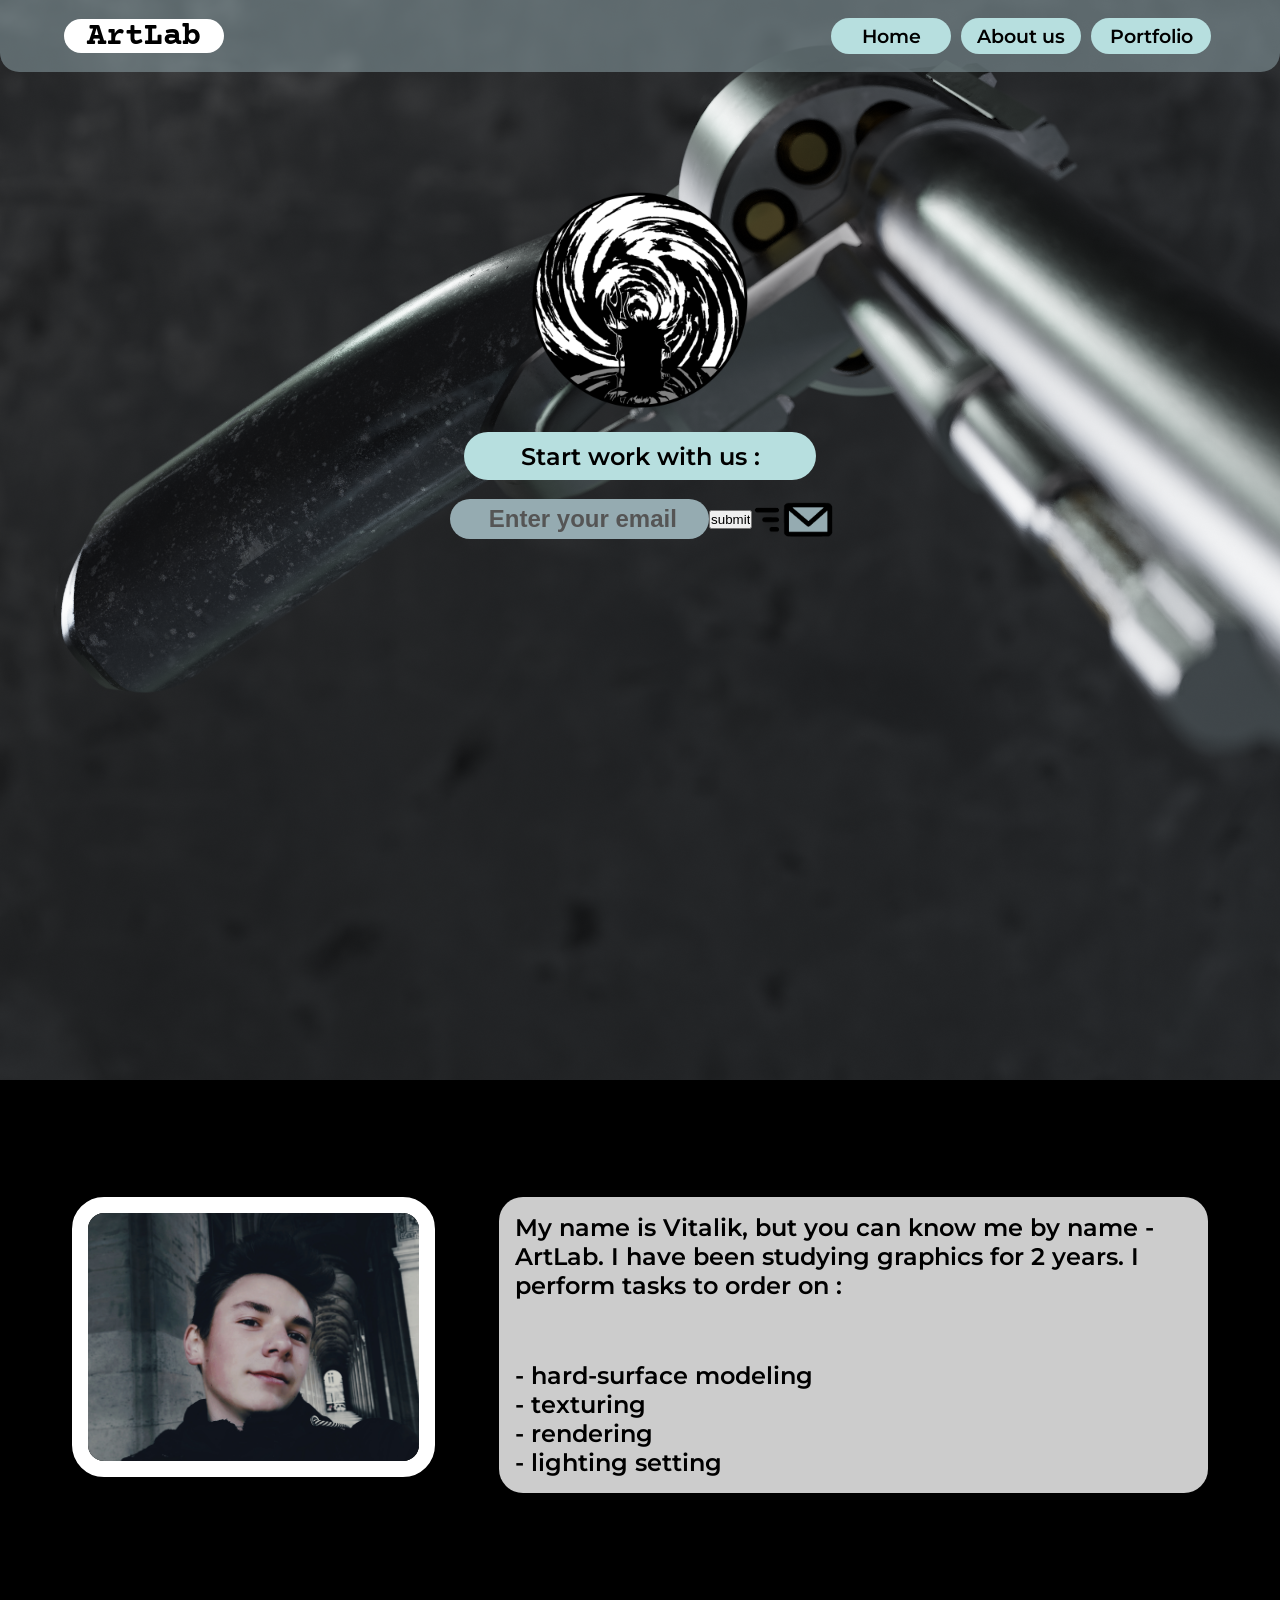
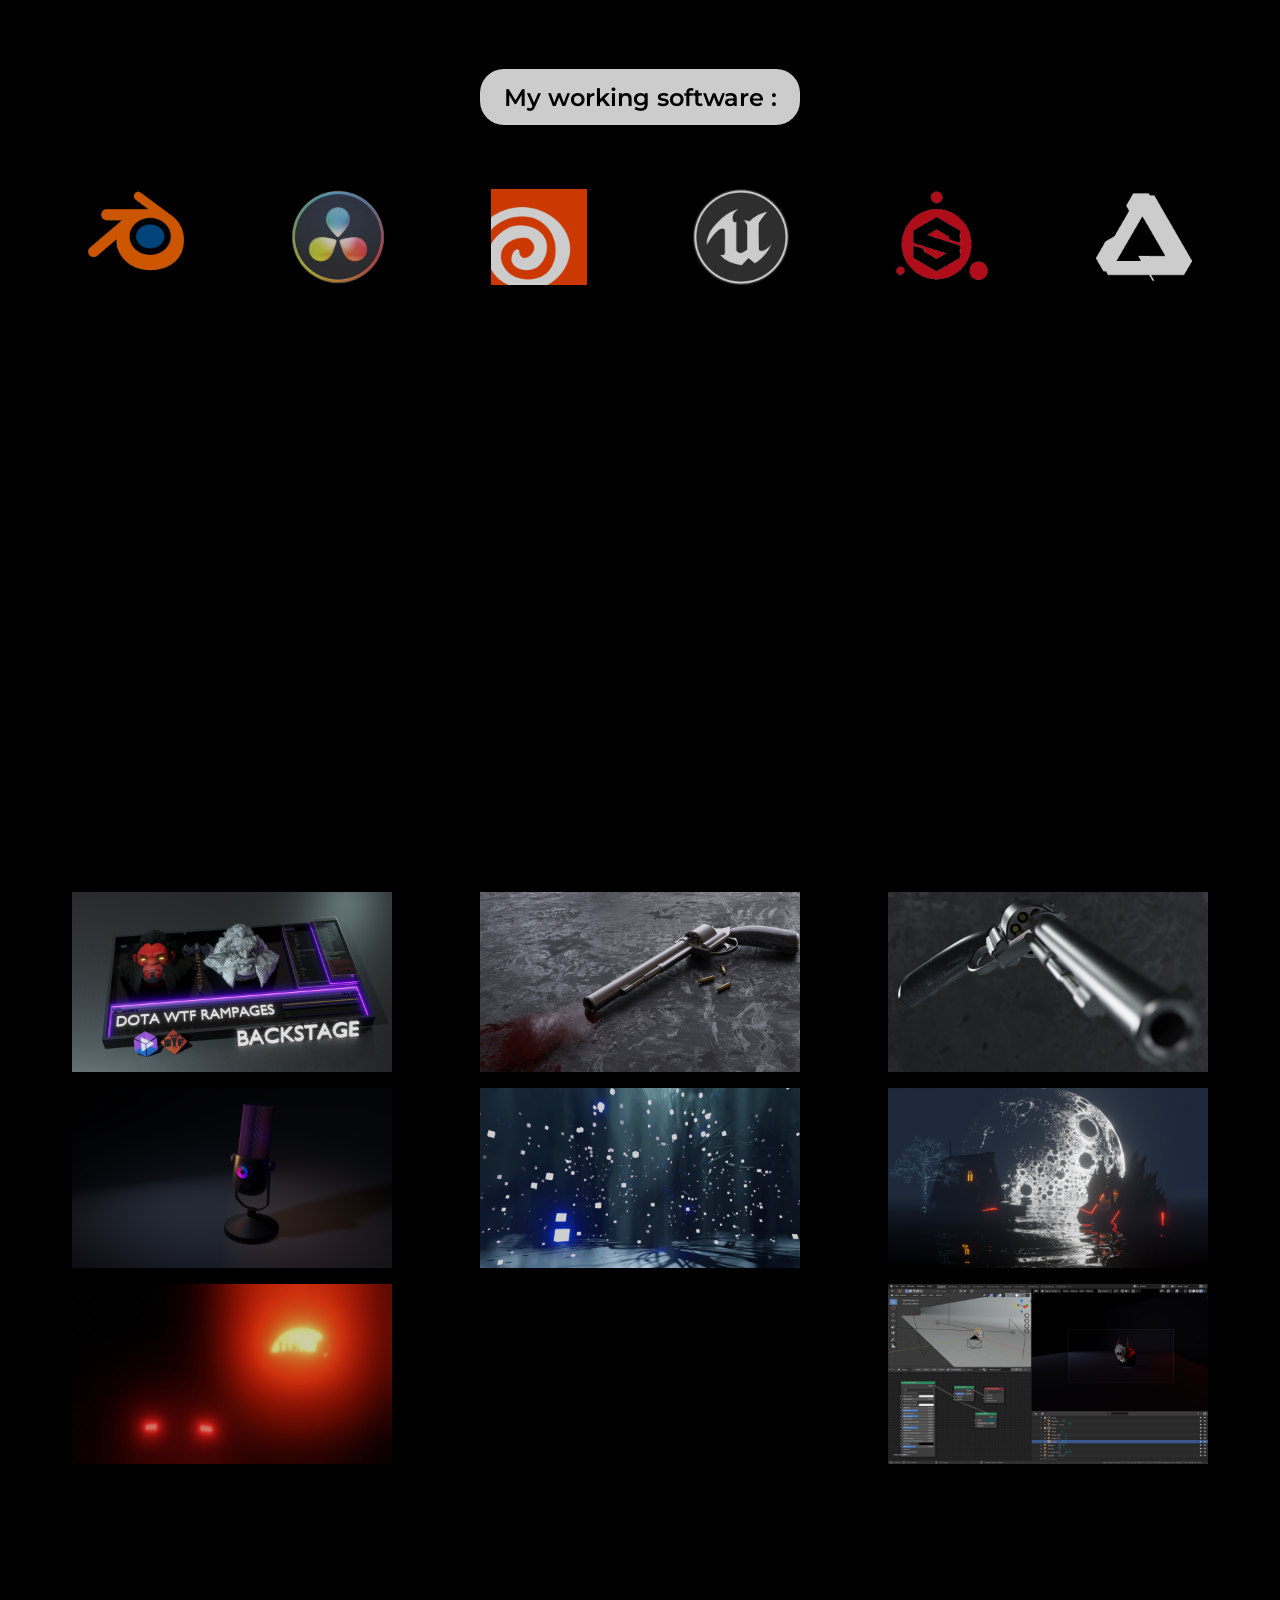
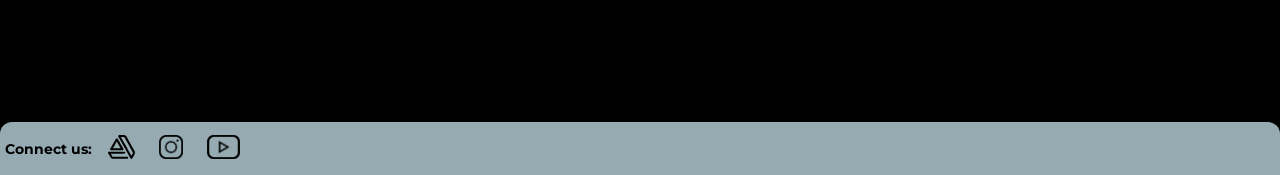
==== index.html @ f19ce31e "Update index.html" ====
<!DOCTYPE html>
<html lang="en">
  <head>
<!-- Global site tag (gtag.js) - Google Analytics -->
<script async src="https://www.googletagmanager.com/gtag/js?id=UA-194062055-1"></script>
<script>
  window.dataLayer = window.dataLayer || [];
  function gtag(){dataLayer.push(arguments);}
  gtag('js', new Date());

  gtag('config', 'UA-194062055-1');
</script>

    
    
   
    
        
    
<!-- Google Tag Manager -->
<script>(function(w,d,s,l,i){w[l]=w[l]||[];w[l].push({'gtm.start':
new Date().getTime(),event:'gtm.js'});var f=d.getElementsByTagName(s)[0],
j=d.createElement(s),dl=l!='dataLayer'?'&l='+l:'';j.async=true;j.src=
'https://www.googletagmanager.com/gtm.js?id='+i+dl;f.parentNode.insertBefore(j,f);
})(window,document,'script','dataLayer','GTM-NQDQTZF');</script>
<!-- End Google Tag Manager -->
 
    
    
 


    

    
    
    
    <meta charset="UTF-8" />
    <meta name="viewport" content="width=device-width, initial-scale=1.0" />

    <link rel="stylesheet" href="Header.css" />
    <link rel="stylesheet" href="Main.css" />
    <link rel="stylesheet" href="Footer.css" />
    <link rel="stylesheet" href="Page2.css" />
    <link rel="preconnect" href="https://fonts.gstatic.com" />

    <link
      href="https://fonts.googleapis.com/css2?family=Courier+Prime:wght@700&family=Montserrat:wght@600;700&display=swap"
      rel="stylesheet"
    />

    <link rel="shortcut icon" href="icon/Full_picture_cv_idea.png" />

    <title>ArtLab</title>

  </head>

  <script type="text/javascript">
  function onClickMenu(){
    document.getElementById("menu-btn").classList.toggle("change");
    document.getElementById("nav").classList.toggle("change");
    document.getElementById("menuBG").classList.toggle("change");
  }
  </script>

  <body>
    
    
    
    
   <!-- Google Tag Manager (noscript) -->
<noscript><iframe src="https://www.googletagmanager.com/ns.html?id=GTM-NQDQTZF"
height="0" width="0" style="display:none;visibility:hidden"></iframe></noscript>
<!-- End Google Tag Manager (noscript) -->
    
    
    
   
    
    <div class="page1" id="Home">
      
     

      <header>
        <div id="menuBG" class="menuBG"></div>

         <div class="container">
          <div class="header__inner">
            <h1>ArtLab</h1>
            <div class="header-nav">
            <div id="menu-bar">
            <div onclick="onClickMenu()" id="menu-btn">
              <div id="bar1"></div>
              <div id="bar2"></div>
              <div id="bar3"></div>
            </div>
            <ul class="nav-burger" id="nav">
              <li><a class="nav_link" href="#Home"  >Home</a></li>
              <li><a class="nav_link" href="#About">About us</a></li>
              <li><a class="nav_link" href="#Portfolio">Portfolio</a></li>
              
            </ul>
          </div>
          <nav class="nav">
            <div class="nav_button">
              <a class="nav__link" href="#Home" >Home</a>
            </div>
            <div class="nav_button">
              <a class="nav__link" href="#About">About us</a>
            </div>
            <div class="nav_button">
              <a class="nav__link" href="#Portfolio">Portfolio</a>
            </div>
            
          </nav>
             </div>
          </div>
        </div>



            
        
    

      </header>
      
      
      
      
      
      
      
      

      <main>


        <img class="shaman" src="icon/Full_picture_cv_idea.png" alt="" />

        <h2>Start work with us :</h2>

        <form target="blank" class="mail_inner" action="POST" data-netlify="true">
     
         
          <input
            type="email"
            name="email"
            placeholder=" Enter your email"
            class="enter_your_email"

          />
          <input class="Submit_button" type="submit" value="submit">
             <img class="mail_icon" src="icon/email.png" alt="" />
          </input>
        </form>

      </main>






          <video poster="work_pictures/New folder/slice3.png" autoplay muted loop>
                <source src="Google.mov" type="video/mp4">

          </video>




    </div>


    <div class="page2" id="About">
      
      <div class="container_page2">
        <div class="text_me">
          <img class="me" src="icon/Sea.png" alt="">

              <div class="text">
                    <h4>My name is Vitalik, but you can know me by name - ArtLab. 
                    I have been studying graphics for 2 years. I perform tasks to order on :
                    </h4>
                    
                    <h5>
                    <br>
                    - hard-surface modeling<br>
                    - texturing<br>
                    - rendering<br>
                    - lighting setting<br>
                    </h5>
                             
              </div>
        </div>

        <div class="h6">
          My working software :
        </div>
        
        <div class="program">

         <a href="https://www.blender.org" target="_blank">
           <img class="prog_all" src="program_icon/blender_cont.png" alt="">
         </a>

          <a href="https://www.blackmagicdesign.com/products/davinciresolve" target="_blank">
            <img class="prog_all" src="program_icon/davinchi_icon.png" alt="">
         </a>

         <a href="https://www.sidefx.com/products/houdini" target="_blank">
            <img class="prog_all" src="program_icon/houdini_icon.png" alt="">
         </a>

         <a href="https://www.unrealengine.com/en-US" target="_blank">
            <img class="prog_all" src="program_icon/ue4.png" alt="">
         </a>

         <a href="https://www.substance3d.com/products/substance-painter" target="_blank">
            <img class="prog_all" src="program_icon/substance.png" alt="">
         </a>
         
          <a href="https://affinity.serif.com/en-gb/photo" target="_blank">
           <img class="prog_all" src="program_icon/photo.png" alt="">
         </a>
         
         
         
         
        </div>
                
      
      </div>

    </div>

   


    <div class="page3" id="Portfolio">
      
      <div class="container_page2">
        <div class="pictures">

        
           <img class="pictures_all" src="work_pictures/New folder/slice1.png" alt="">
          <img class="pictures_all" src="work_pictures/New folder/slice2.png" alt="">
          <img class="pictures_all" src="work_pictures/New folder/slice3.png" alt="">
          <img class="pictures_all" src="work_pictures/New folder/slice4.png" alt="">
          <img class="pictures_all" src="work_pictures/New folder/slice5.png" alt="">
          <img class="pictures_all" src="work_pictures/New folder/slice6.png" alt="">
          <img class="pictures_all" src="work_pictures/New folder/slice7.png" alt="">
          <img class="pictures_all" src="work_pictures/New folder/slice8.png" alt="">
          


     
          
         

        </div>
     
      </div>


      <footer>
        <div class="container">
          <div class="footer_inner">
            <h3 id="Price">Connect us:</h3>

            <a href="https://www.artstation.com/artlab" target="_blank">
              <img class="artstation" src="icon/artstation_2.svg" alt="" />
            </a>
            <a href="https://www.instagram.com/artlaab/" target="_blank">
              <img class="instagram" src="icon/insta_2.png" alt="" />
            </a>
            <a
              href="https://www.youtube.com/channel/UCVhLrdv1hH90Zv1w7N01vHg"
              target="_blank"
            >
              <img class="youtube" src="icon/youtube_2.png" alt="" />
            </a>
          </div>
        </div>
      </footer>

    </div>

    
    
    
    
    
    
   
  </body>
</html>
---- Header.css ----
@media screen and (min-width: 996px) {
  .header__inner {
    margin-left: 5%;
    margin-right: 5%;

    display: flex;
    width: 100%;
    justify-content: space-between;
    align-items: center;
  }
  #menu-btn {
    opacity: 0;
  }
  #menu-bar{
    transform: translateY(-100%);
  }
}

@media screen and (max-width: 995px) {
  .header__inner {
    margin-left: 5%;
    margin-right: 5%;
    display: flex;
    width: 100%;
    justify-content: space-between;
    align-items: center;
  }
  #menu-btn {
    opacity: 1;
  }
  .nav{
    transform: translateY(-100%);
  }
  .header-nav{
    flex-direction: row-reverse;
  }


  @media screen and (min-width: 404px) {
  .menuBG{
      position: absolute;
      top: 0%;
      right: 0;
      display: flex;
      width: 25rem;
      height: 27rem;
      border-radius: 50%;
      transform: translate(50%,-50%);
      background-color: #b7dfdf;
      transition: all .3s ease-in-out;
    }
  }



  @media screen and (max-width: 404px) {
  .menuBG{
      position: absolute;
      top: 0%;
      right: 0;
      display: flex;
      width: 21rem;
      height: 26rem;
      border-radius: 50%;
      transform: translate(50%,-50%);
      background-color: #b7dfdf;
      transition: all .3s ease-in-out;
    }
  }



  
}
.nav_link {
  text-decoration: 0;
  font-size: 1.2rem;
  font-family: "Montserrat";
  font-weight: 500;
  transition: all 0.5s ease-in-out;
}

.nav_button:hover {
  background: #a7f2f2;
}
.header-nav{
  display: flex;
  justify-content: center;
  align-items: center;
}
#menu-bar{
  position: absolute;
  top: 18px;
  right: 5%;
  width: 100%;
  display: flex;
  align-items: flex-end;
  flex-direction: column;
}
.nav-burger, .menuBG{
  display: none;
}
.change{
  display: block;
}
.nav-burger > li{
  margin: 5px;
  list-style: none;
}
.nav-burger > li > a{
color: black;
text-decoration: none;
transition: all .3s;
}
#menu-btn{
  display: flex;
  justify-content: center;
  align-items: center;
  flex-direction: column;
  width: 5.3rem;
  cursor: pointer;

  height: 2.2rem;
  background-color: #b7dfdf;

  border-radius: 1rem;
  z-index: 1;
}
#bar2,#bar1,#bar3 {
  width: 2.2rem;
  height: 0.32rem;
  margin: 0 auto;
  

  background-color: #000;
  border-radius: 1.25rem;
  transition: all .3s ease-in-out;
}
#bar1 {
  transform: translateY(-4px);
}
#bar3 {
  transform: translateY(4px);
}

/* 
.menu-toggle > #bar1{
  transform: translateY(4px) rotateZ(45deg);
}
.menu-toggle > #bar2{
  opacity: 0;
}
.menu-toggle > #bar3{
  transform: translateY(-6px) rotate(-45deg);
} */
.change > #bar1{
  transform: translateY(4px) rotateZ(45deg);
}
.change > #bar2{
  opacity: 0;
}
.change > #bar3{
  transform: translateY(-6px) rotate(-45deg);
}

header {
  display: flex;
  position: fixed;
  top: 0;
  left: 0;
  z-index: 10000;
  width: 100%;
  height: 4.5rem;
  background-color: rgba(149, 171, 177, 0.5);

  border-bottom-left-radius: 1.2rem;
  border-bottom-right-radius: 1.2rem;
}

/*logo*/
h1 {

  font-size: 2.4 rem;
  border-radius: 2.5rem;
  width: 10rem;
  height: 2.5rem;

   display: flex;
  justify-content: center;


  background: #fff;
  text-align: center;
  font-family: "Courier Prime";
  font-weight: 700;
  animation-name: blink;
  animation-duration: 2s;

  height:46%;
}

/*navigation*/

/* @media screen and (max-width: 820px) {
  .nav {
    display: flex;
  }

  .nav_button,
  .nav_button_end {
    display: flex;
    border-radius: 2.5rem;
    width: 7.5rem;
    height: 2.25rem;
    background: #b7dfdf;

    text-decoration: 0;
    margin: 0 17px;
    justify-content: center;
    align-items: center;
    margin: 0 5px;
    transition: all 0.3s;
  }
  .nav_button_end {
    margin-right: 0;
  }
} */

@media screen and (min-width: 996px) {
  .nav {
    display: flex;
  }

  .nav_button,
  .nav_button_end {
    display: flex;
    border-radius: 2.5rem;
    width: 7.5rem;
    height: 2.25rem;
    background: #b7dfdf;

    text-decoration: 0;
    margin: 0 17px;
    justify-content: center;
    align-items: center;
    margin: 0 5px;
    transition: all 0.3s;
  }
  .nav_button_end {
    margin-right: 0;
  }
}

.nav__link {
  text-decoration: 0;
  font-size: 1.2rem;
  font-family: "Montserrat";
  font-weight: 600;
  color: #000;
  margin: 5px;

  animation-name: blink_blue;
  animation-duration: 2s;
}

.nav_button:hover {
  background: #a7f2f2;
}

.nav__link:hover {
  color: #000;
}

/*animation*/
@keyframes blink {
  from {
    color: #fff;
  }
  to {
    color: #000;
  }
}

@keyframes blink_blue {
  from {
    color: #b7dfdf;
  }
  to {
    color: #000;
  }
}

@keyframes blink_dblue {
  from {
    color: #95abb1;
  }
  to {
    color: #000;
  }
}
---- Main.css ----
/*main setting*/
@media screen and (min-width: 582px){
  html
  {
    font-size: 20px;
  }
}

@media screen and (max-width: 582px){
  html
  {
    font-size: 16px;
  }
}

@media screen and (min-width: 360px){
  html
  {
    font-size: 16px;
  }
}

@media screen and (max-width: 360px){
  html
  {
    font-size: 14px;
  }
}




* {
  margin: 0; /*відступи*/
  padding: 0;
  color: #000;
  scroll-behavior: smooth;

}

body 
{
  background: #000;
}

.container 
{
  display: flex;
  width: 100%;
  height: 100%;
  max-width: 80rem;
  margin: 0 auto;
}






/*multiple pages*/
.page1,
.page2,
.page3,
.page4 
{
  width: 100%;

  height: 1125px;
  color: #fff;
}



/*content on first page*/
video{
top: 0;
width: 100%
heigth:100%;
object-fit: cover;
position: fixed;
 
 z-index: -1;
}

.page1 
{
/*

  background-image: url(background/Newfolder/slice2.png);*/
  background-repeat: no-repeat;
  background-position: center;
  background-size: cover;
}


main
{
  padding-top: 12rem;
  position: relative;
  display: flex;
  flex-direction: column;
 
  align-items: center;  
  z-index: 100;
}


.shaman 
{


 height: 13.5rem;

 margin-bottom: 1.5rem;
}


h2 
{
  display: flex;
  justify-content: center;
  
  align-items: center;

    border-radius: 2.5rem;
    width: 22rem;
    height: 3rem;
    background: #b7dfdf;

  font-size: 1.5rem;
  font-family: "Montserrat";
  font-weight: 600;
 

  animation-name: blink_blue;
  animation-duration: 2s;

}

.mail_inner
{

  display: flex;
  align-items: center;
  margin-top: 1.2rem;
}


.mail_icon
{
  height: 2.5rem;
}


.enter_your_email
{

    text-align: center;
  margin-left: 0.3rem;

  
  font-size: 24px;
  font-weight: 700;


  border-radius: 2.5rem;
  width: 16.2rem;
  height: 2.5rem;
  outline: 0;
  border: 0;

  animation-name: blink_dblue;
  background: #95ABB1

}







/*page2*/

.page2 
{

 
 /* background-image: url(background/Newfolder/slice2.png);*/
  background-repeat: no-repeat;
   background-position: center;
  background-size: cover;

}


@media screen and (min-width: 430px)
{
.container_page2
{
  display: flex;
  flex-direction: column;
  height: 100%;
  padding: 4.5rem;
}
}

@media screen and (max-width: 430px)
{
.container_page2
{
  display: flex;
  flex-direction: column;
  height: 100%;
  padding: 1.5rem;
}
}




@media screen and (min-width: 1140px)
{
  .text_me 
  {
    display: flex;

  }
}



@media screen and (max-width: 1140px)
{
  .text_me 
  {
    display: flex;
     flex-direction: column;
  }
}


.text{
flex-direction: column;
}


@media screen and (min-width: 1140px)
{
.me
{
  
  height: 15.5rem;
 
  border-radius: 2rem;

  border: 1rem solid white;
  

}
}


@media screen and (max-width: 1140px)
{
.me
{
  


  margin-left: auto;
  margin-right: auto;
  height: 13.5rem;
  
  border-radius: 2rem;

  border: 1rem solid white;
 

}
}







@media screen and (min-width: 1140px)
{
 h4,h5,.h6
 {

  margin-left: 4rem;
  display: flex;
  
  align-items: center;


 
  border-radius: 1.5rem;
 
  background: white;
  opacity: 80%;




  font-size: 1.5rem;
  font-family: "Montserrat";
  font-weight: 600;
  
} 

h4
{
  
  justify-content: center;
  border-bottom-left-radius: 0rem; 
  border-bottom-right-radius: 0rem;
  padding: 1rem ;
}
}




@media screen and (max-width: 1140px)
{
 h4,h5,.h6
 {


  display: flex;
  
  align-items: center;


 
  border-radius: 1.5rem;
 
  background: white;
  opacity: 80%;




  font-size: 1.2rem;
  font-family: "Montserrat";
  font-weight: 600;
  
} 

h4
{
  margin-top: 1rem;
  justify-content: center;
  border-bottom-left-radius: 0rem; 
  border-bottom-right-radius: 0rem;
  padding: 1rem ;
}
}






h5
{
  padding: 1rem ;
 
  border-top-left-radius: 0rem; 
  border-top-right-radius: 0rem;
}



@media screen and (min-width: 1174px)
{
.h6
{


  margin-left: auto;
  margin-right: auto;
 

  justify-content: center;
 

  height: 1.5rem;
  width: 18rem;
 
  margin-top: 11rem; 
  padding: 1rem  ;

  

}
}

@media screen and (max-width: 1174px)
{
.h6
{
  margin-left: auto;
  margin-right: auto;

   display: flex;
  justify-content: center;
;

  height: 1.5rem;
  width: 18rem;
 
  margin-top: 7rem; 
  padding: 1rem  ;

 


}
}








/*program*/
.program
{
  display: flex;
  justify-content: space-between;
  flex-wrap: wrap;
 
 
  flex-wrap: wrap;
  margin-top:4rem;

  opacity: 80%;

}



@media screen and (min-width: 1140px)
{
.prog_all
{
   height:6rem;
   margin-right: 1rem;
   margin-left: 1rem;

  transition: all .3s;
}



/*#hover*/
.prog_all:hover
{
 height:7rem;
}
}





@media screen and (max-width: 1140px)
{
.prog_all
{
   height:4rem;
   margin-right: 1rem;
   margin-left: 1rem;

  transition: all .3s;
}



/*#hover*/
.prog_all:hover
{
 height:4.5rem;
}
}









/*page3*/

.page3 
{
 /* background-image: url(background/Newfolder/slice3.png);*/

  background-repeat: no-repeat;
  background-size: cover;
  background-position: center;
  display: flex;
  flex-direction: column;
}



@media screen and (min-width: 1780px)
{
  .pictures
  {
  display: flex;
  margin-top: 11.5rem;

  justify-content: space-between;
  flex-wrap: wrap;
  align-items: center;

}
}

@media screen and (max-width: 1780px)
{
.pictures
{

  display: flex;
  

  justify-content: space-between;
  flex-wrap: wrap;
  align-items: center;

  margin: auto;
  
  



}
}

@media screen and (max-width: 466px)
{
  .pictures
  {
   width: 50%;
  }
}




@media screen and (min-width: 1145px)
{
.pictures_all
{
 
  width: 20rem;
  margin-bottom: 1rem;
  transition: all .6s;
  
}

/*#hover*/
.pictures_all:hover
{
width: 21rem;
}
}



@media screen and (max-width: 1145px)
{
.pictures_all
{
  
  width: 10rem;
  margin-bottom: 1rem;
  transition: all .6s;
 
}

/*#hover*/
.pictures_all:hover
{
width: 12rem;
}
}











::placeholder
{

  color: #555;
};
---- Footer.css ----
footer{

  border-top-left-radius: 0.75rem; 
  border-top-right-radius: 0.75rem;

  width: 100%;
  height: 4rem;
  background: #95ABB1;
  text-align: center;
  align-self: flex-end;
  z-index: 10000;
 

  display: flex;

}


@media screen and (min-width: 995px){
.footer_inner{
  display: flex;
  width: 100%;
  justify-content: flex-start;
  align-items: center;
}
}


@media screen and (max-width: 995px){

.footer_inner{
  display: flex;
  width: 100%;
  justify-content: center;
  align-items: center;

}
}



h3{


  width: 6rem;
  font-size: 0.9rem;
  font-weight: 700;


  font-family: "Montserrat";


}



.artstation, .youtube, .instagram{
 

 margin: 0 0.75rem;

 height: 1.5rem;
}
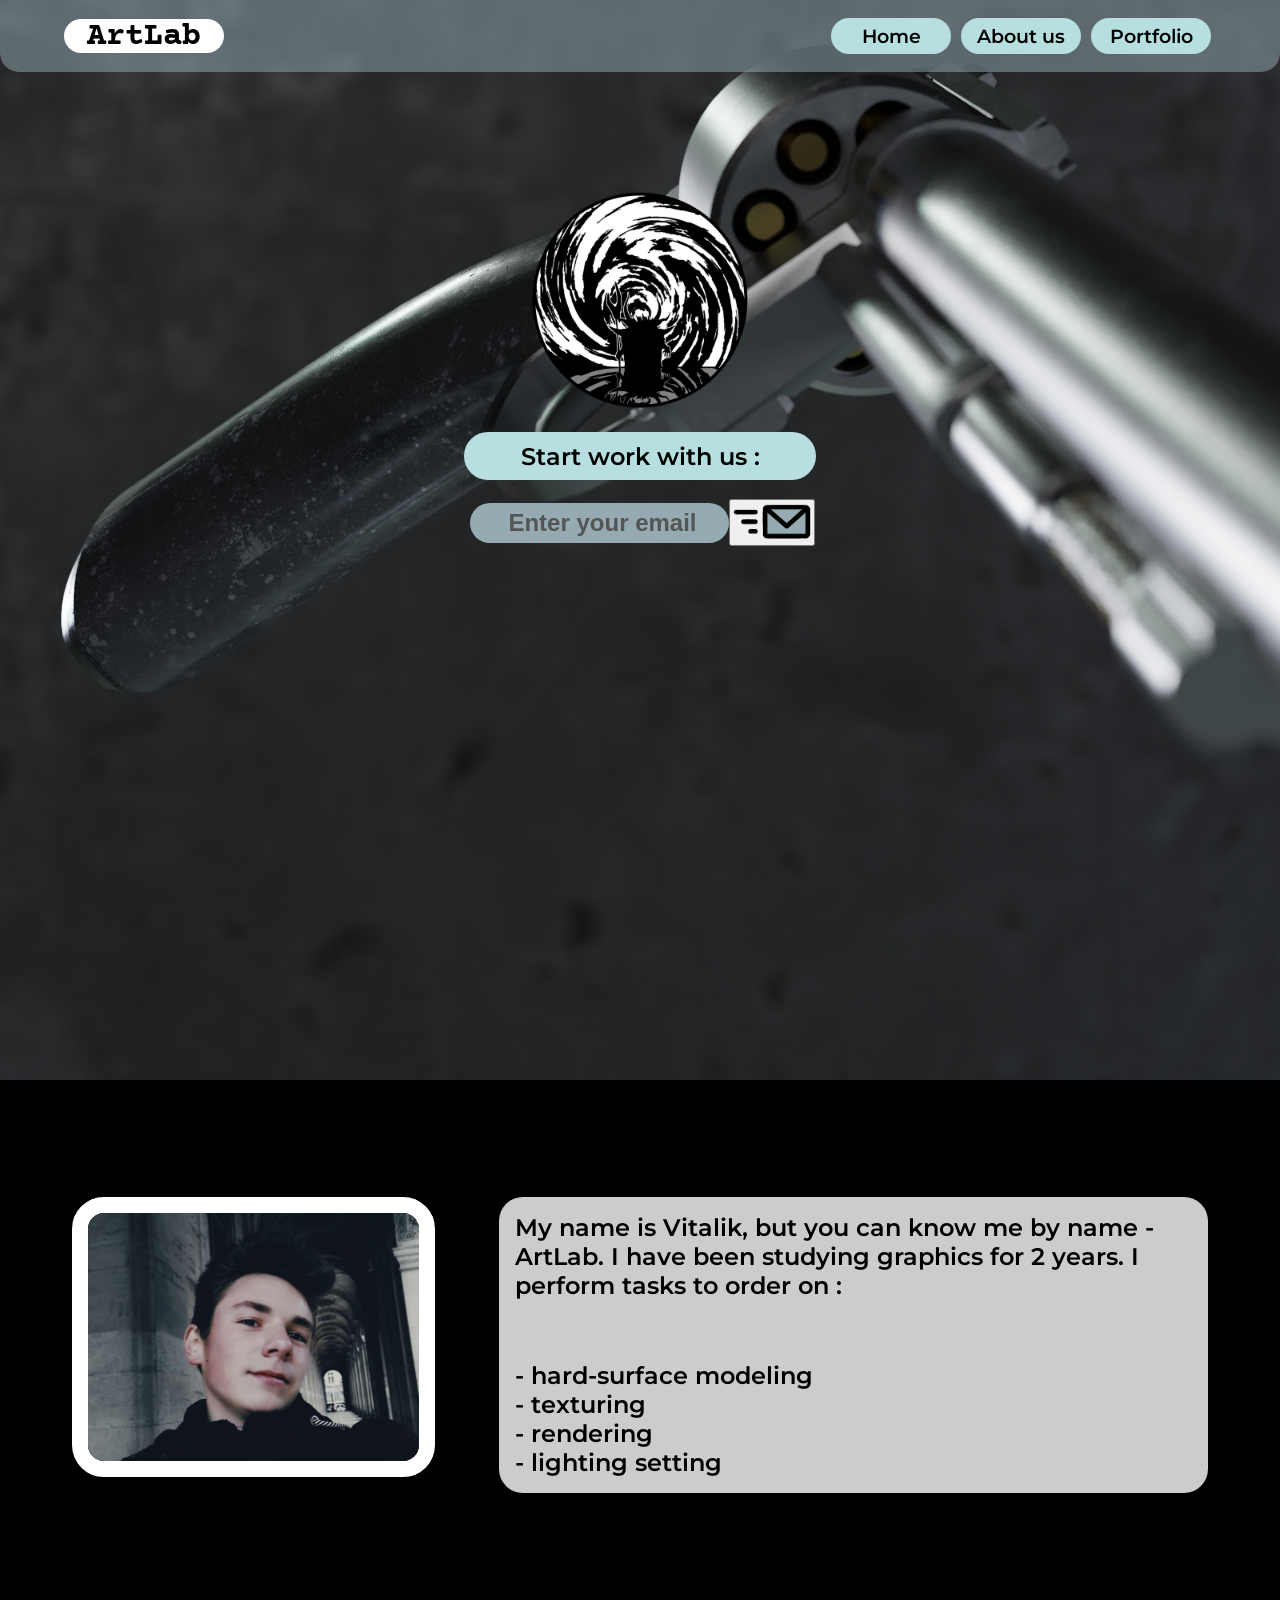
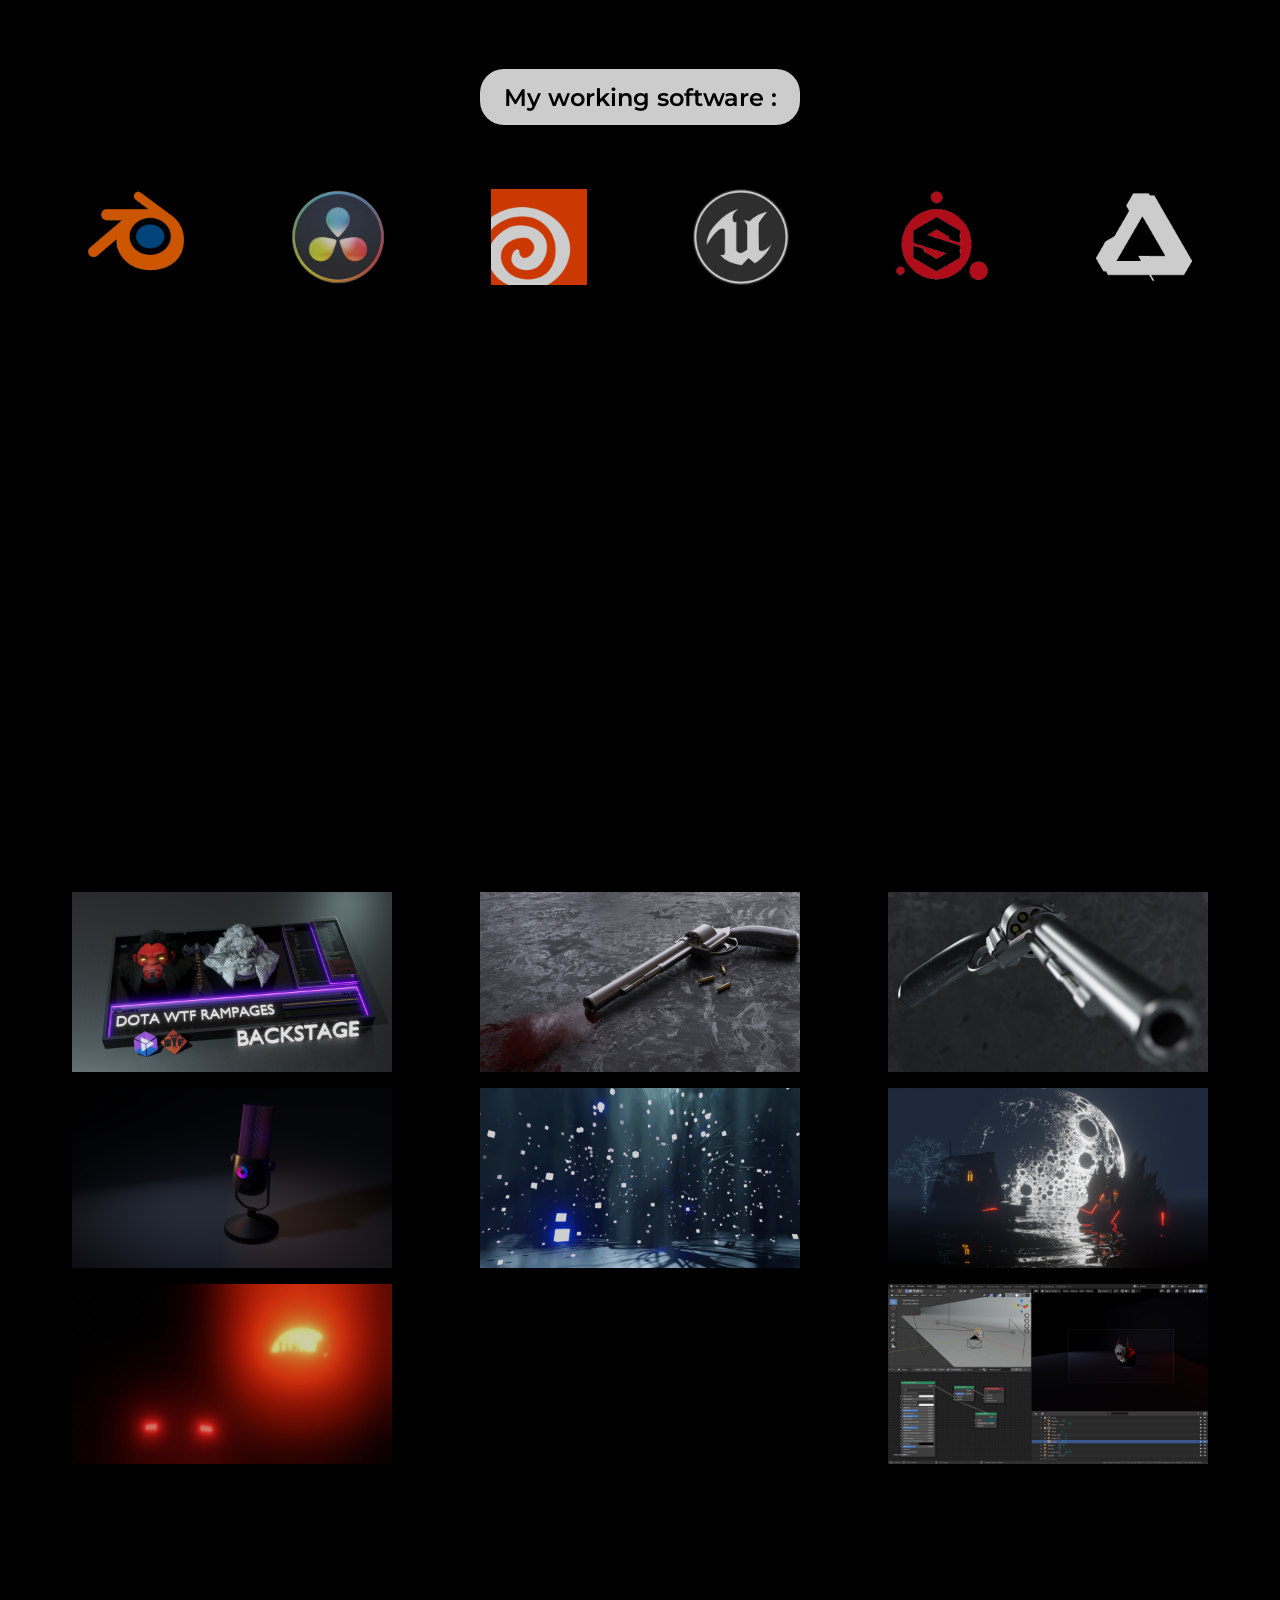
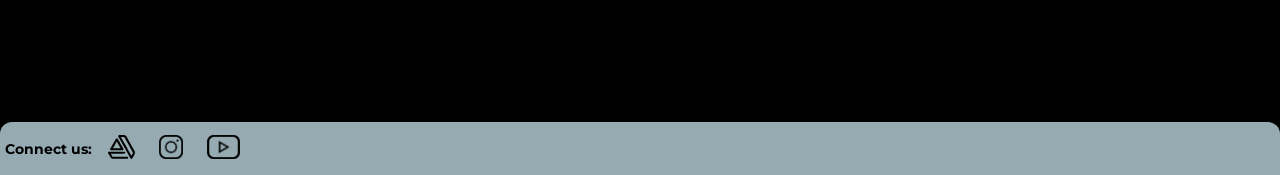
==== commit 9e859d9c: "Update index.html" ====
--- a/index.html
+++ b/index.html
@@ -150,9 +150,9 @@
             class="enter_your_email"
 
           />
-          <input class="Submit_button" type="submit" value="submit">
+          <button class="Submit_button" type="submit">
              <img class="mail_icon" src="icon/email.png" alt="" />
-          </input>
+          </button>
         </form>
 
       </main>
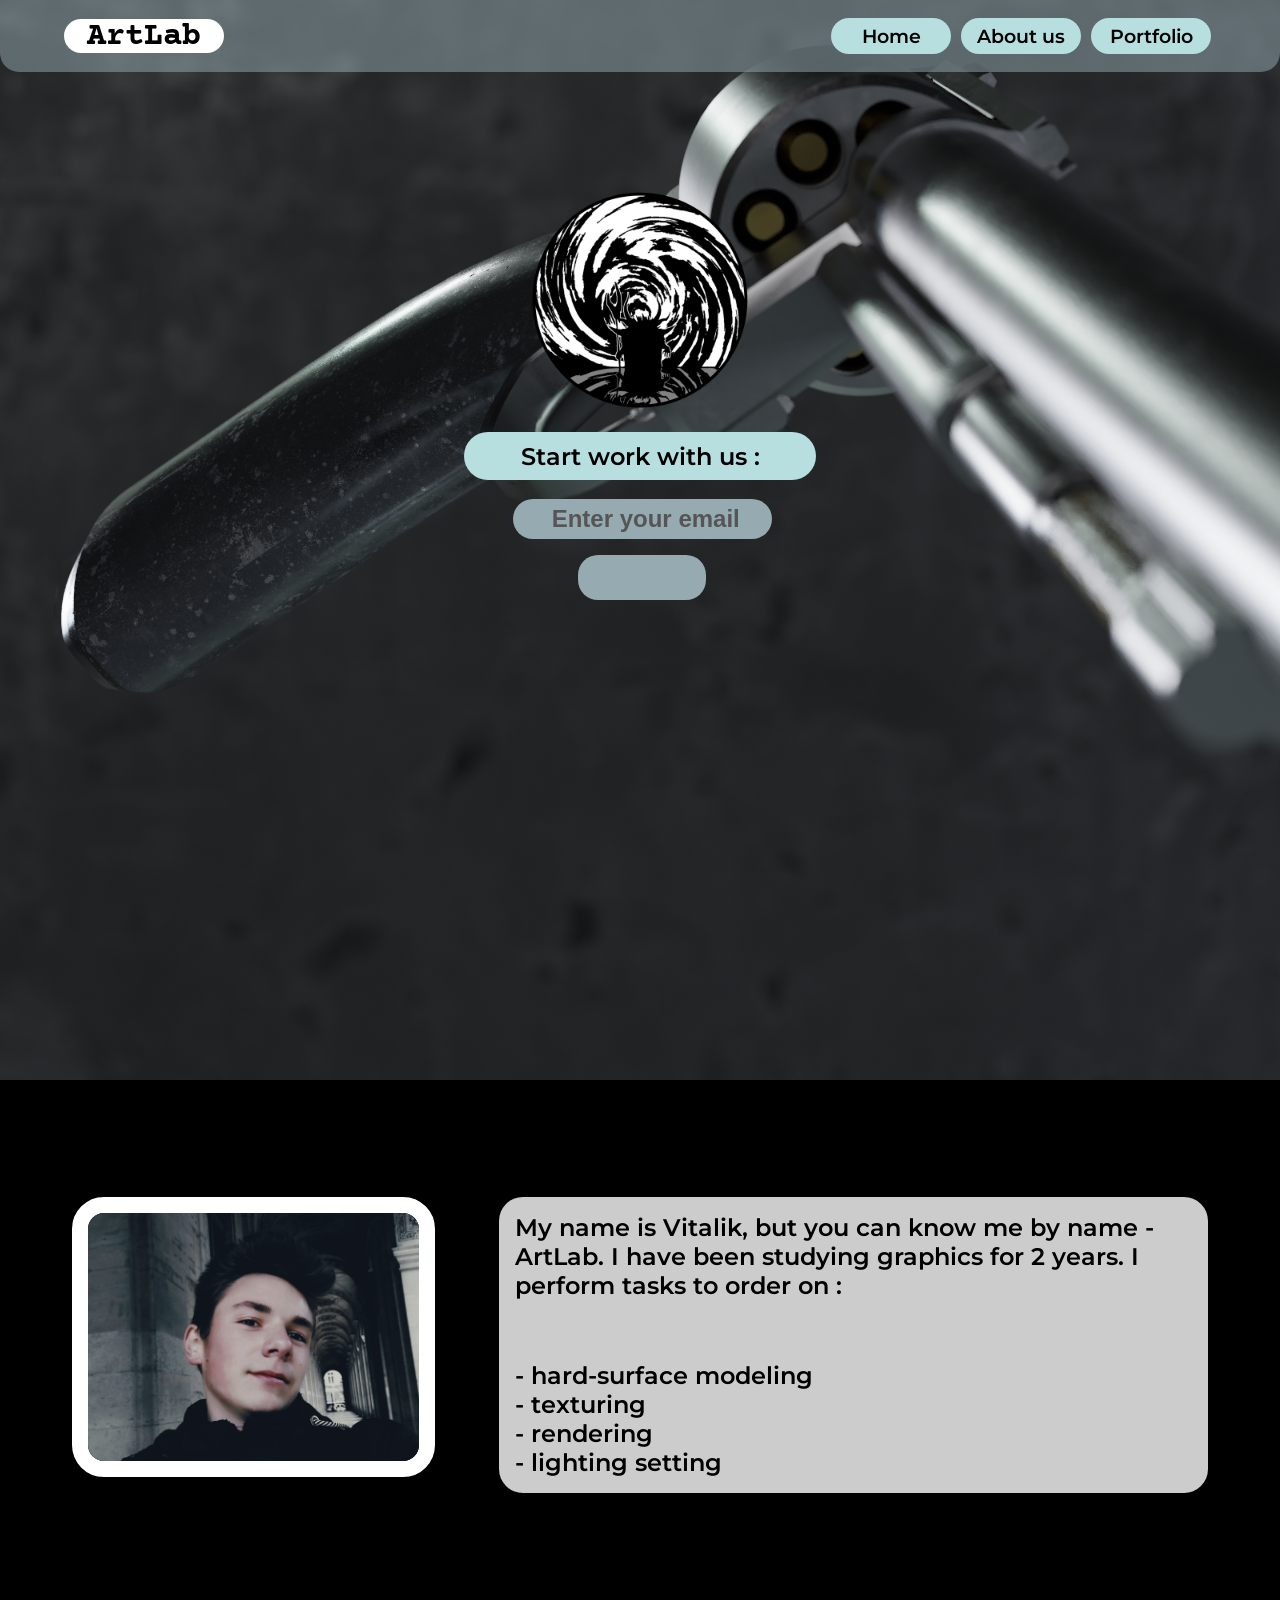
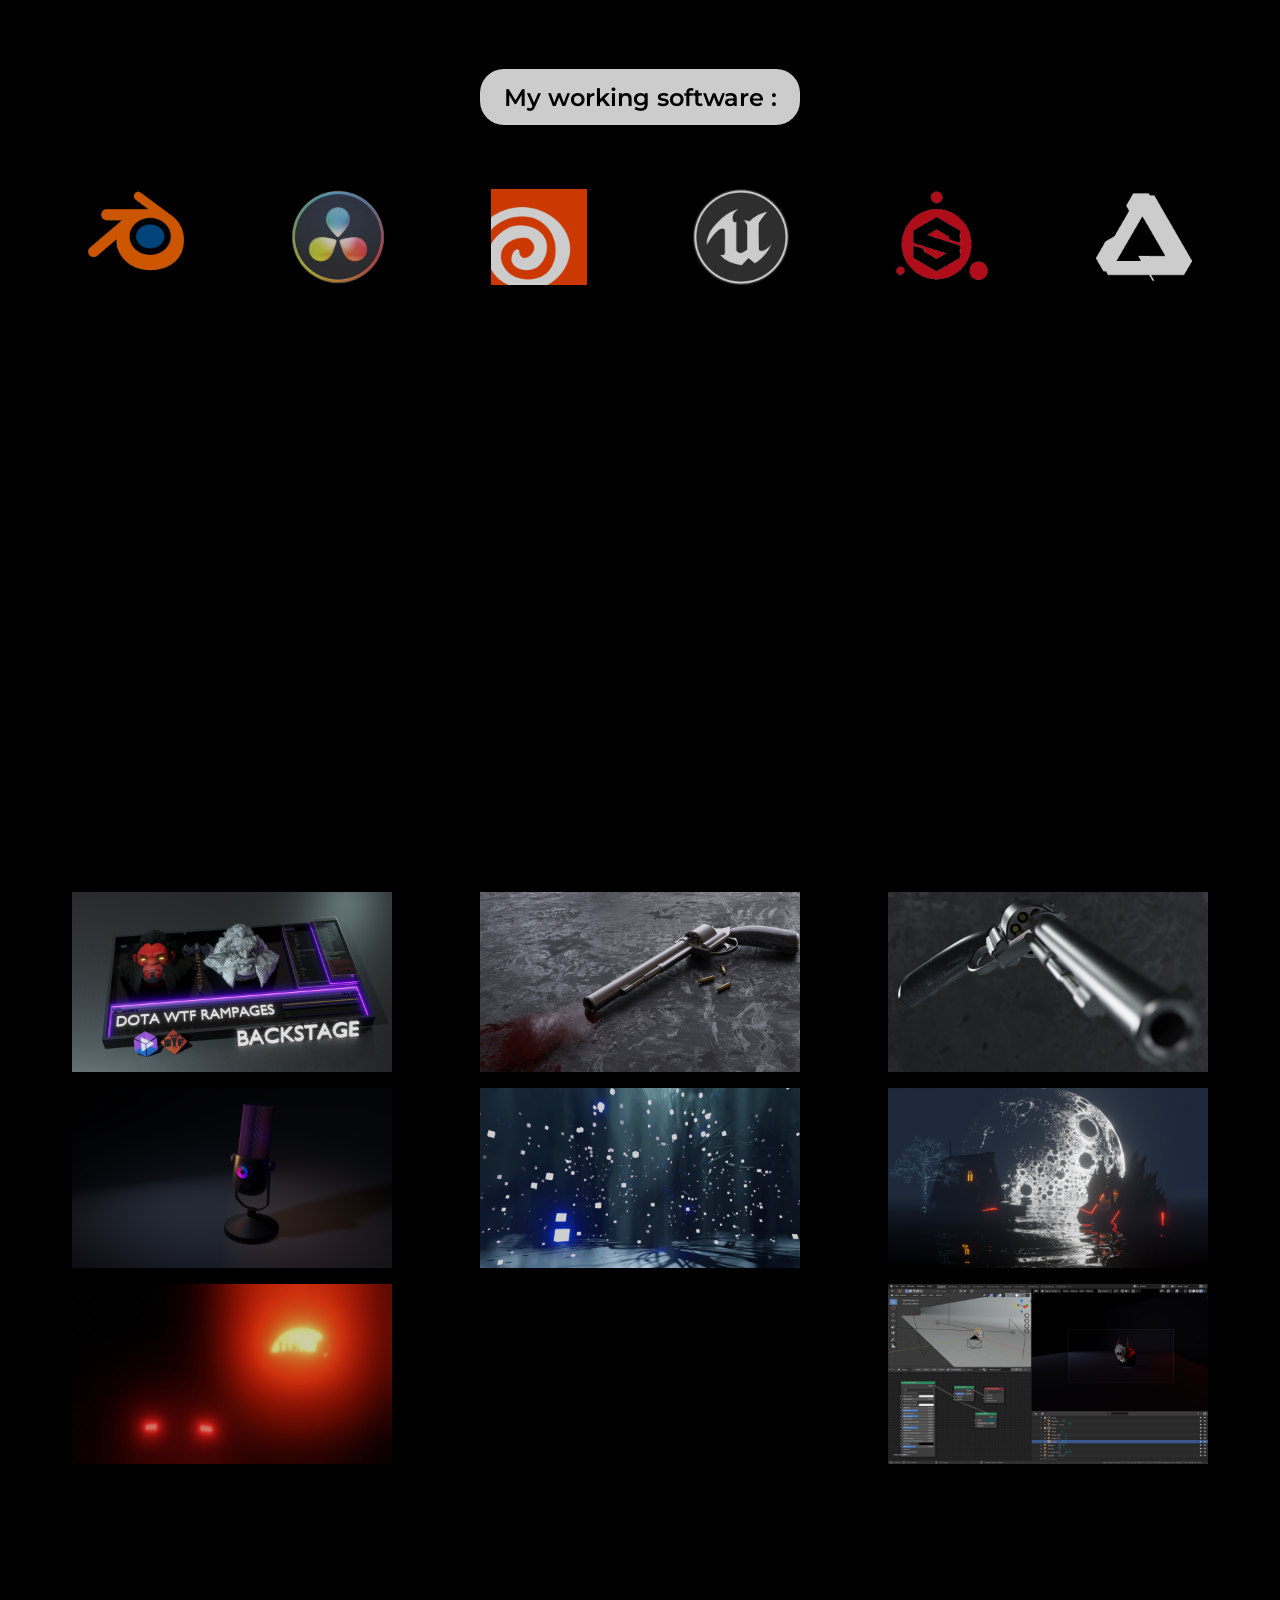
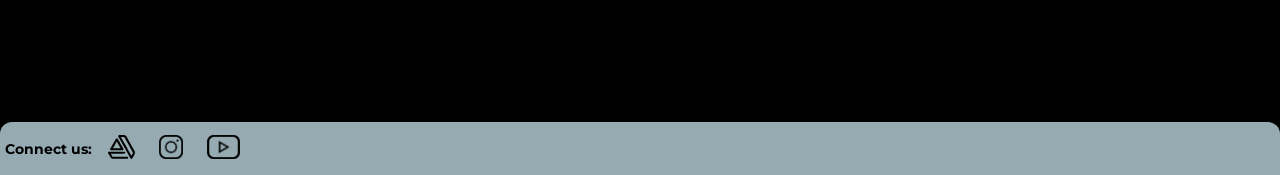
==== commit 895b6af0: "Update index.html" ====
--- a/index.html
+++ b/index.html
@@ -151,7 +151,7 @@
 
           />
           <button class="Submit_button" type="submit">
-             <img class="mail_icon" src="icon/email.png" alt="" />
+             <img class="mail_icon" src="icon/dove.png" alt="" />
           </button>
         </form>
 
--- a/Main.css
+++ b/Main.css
@@ -139,10 +139,12 @@
 
 .mail_inner
 {
-
+  width: 25rem;
   display: flex;
   align-items: center;
   margin-top: 1.2rem;
+  flex-direction: column;
+  
 }
 
 
@@ -155,7 +157,10 @@
 .enter_your_email
 {
 
-    text-align: center;
+
+  transition: all .5s;
+
+  text-align: center;
   margin-left: 0.3rem;
 
   
@@ -169,15 +174,40 @@
   outline: 0;
   border: 0;
 
-  animation-name: blink_dblue;
+ 
   background: #95ABB1
-
-}
-
-
-
-
-
+ 
+
+}
+
+.enter_your_email:focus
+{
+
+  width: 20rem
+}
+
+
+.Submit_button
+{
+  margin-top: 1rem;
+  background: #95ABB1;
+  justify-content: center;
+  align-items: center;
+  outline: none;
+  border:none;
+
+    border-radius: 1.25rem;
+    width: 8rem;
+    height: 2.8rem;
+    transition: background .5s ease-in-out;
+    margin-left: 3px;
+
+}
+
+.Submit_button:hover
+{
+   background: #b7dfdf;
+}
 
 
 /*page2*/
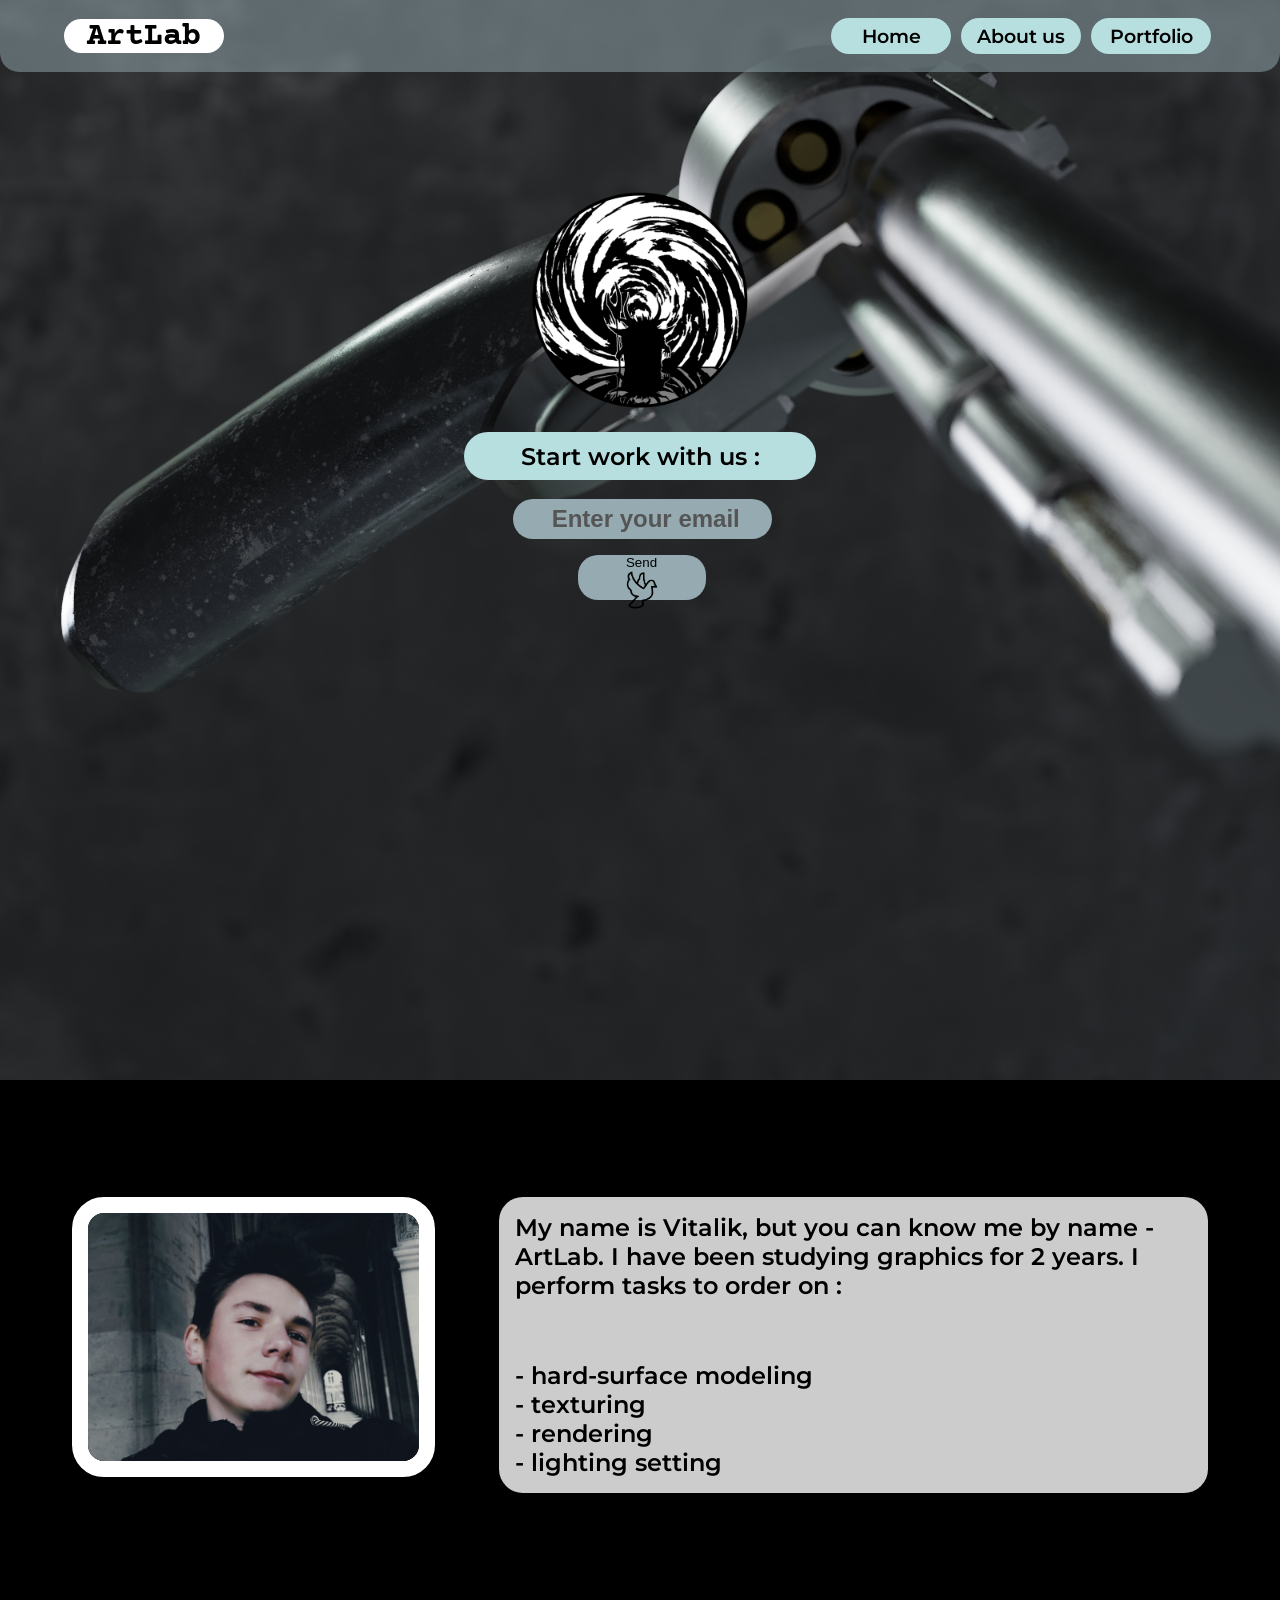
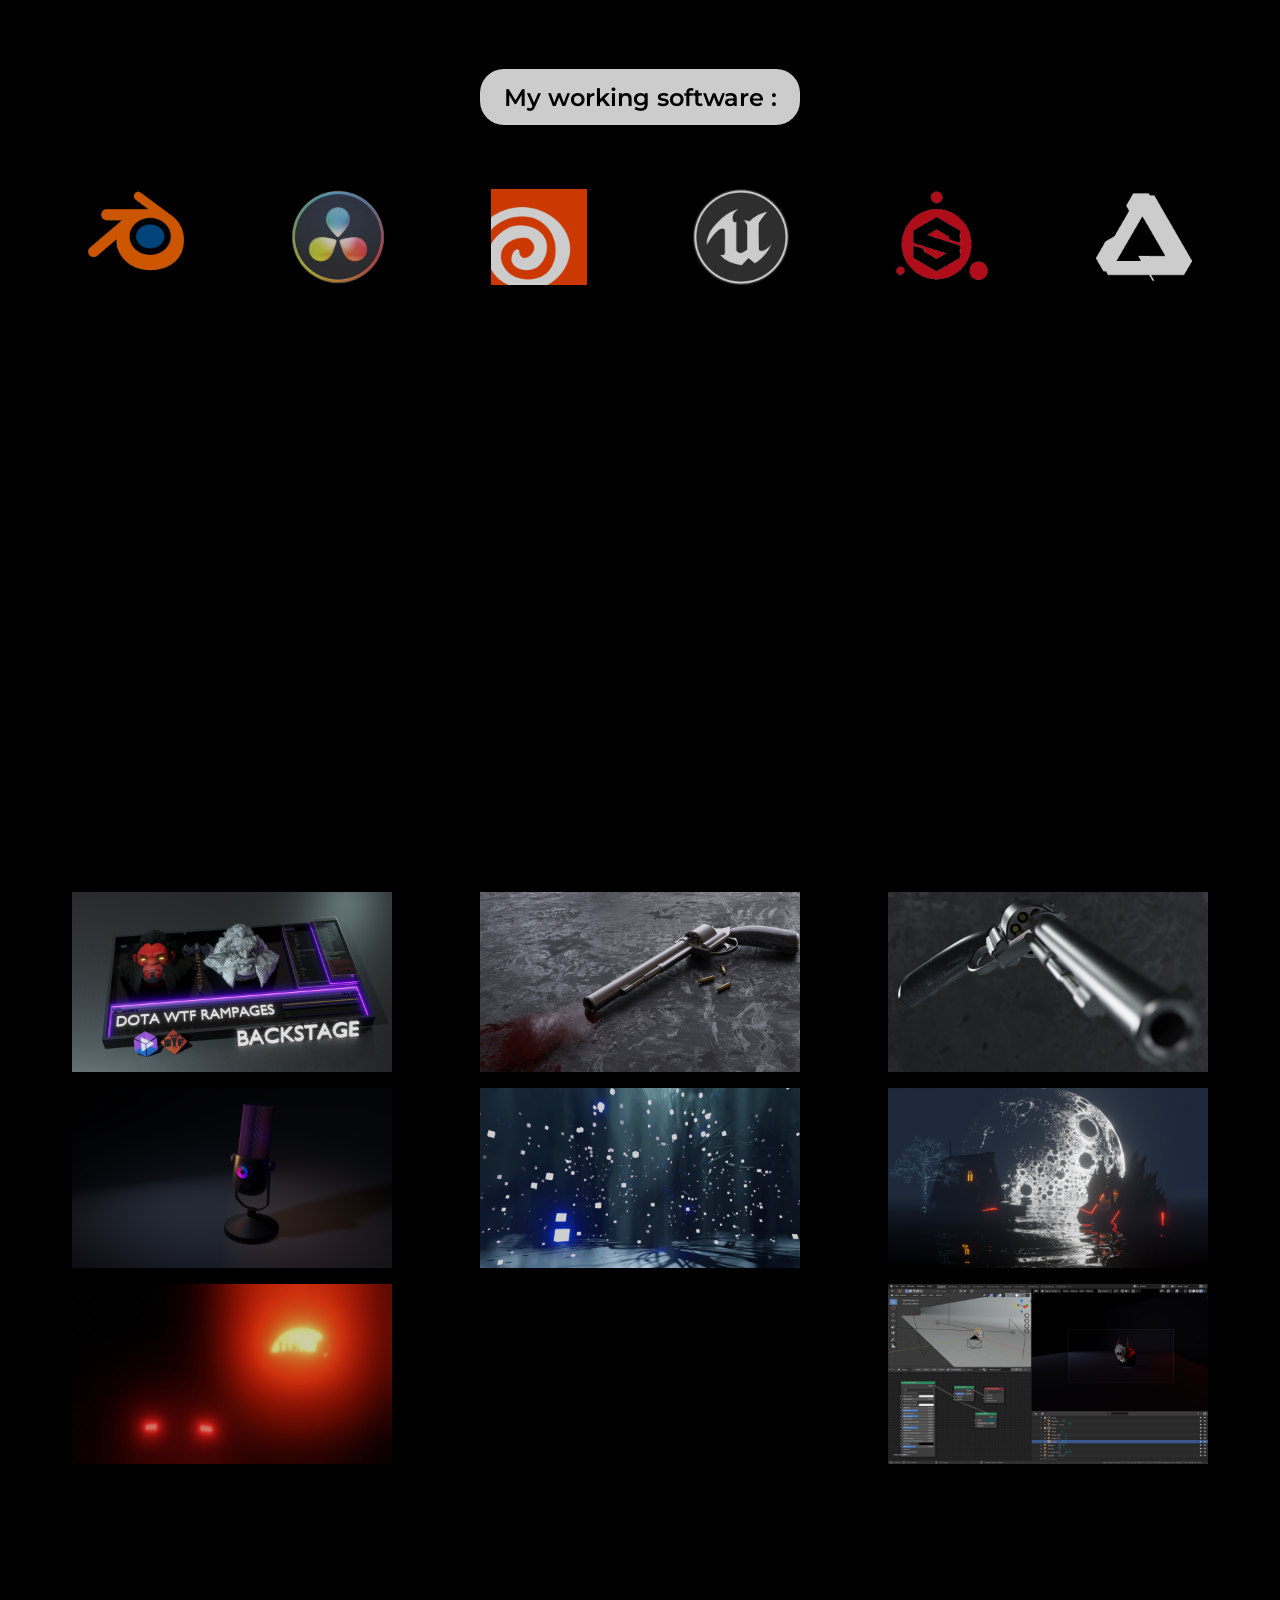
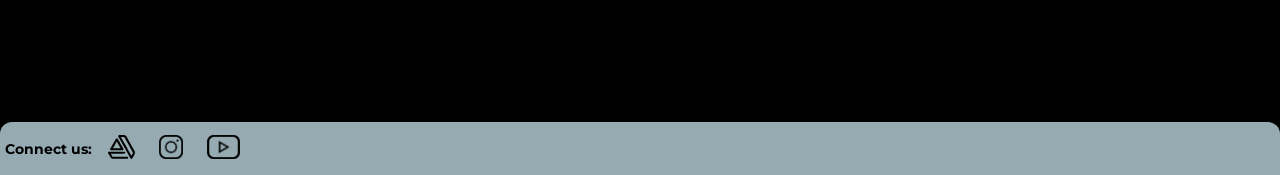
==== commit df41bf8b: "Update index.html" ====
--- a/index.html
+++ b/index.html
@@ -151,6 +151,7 @@
 
           />
           <button class="Submit_button" type="submit">
+             <div class="send">Send</div>
              <img class="mail_icon" src="icon/dove.png" alt="" />
           </button>
         </form>
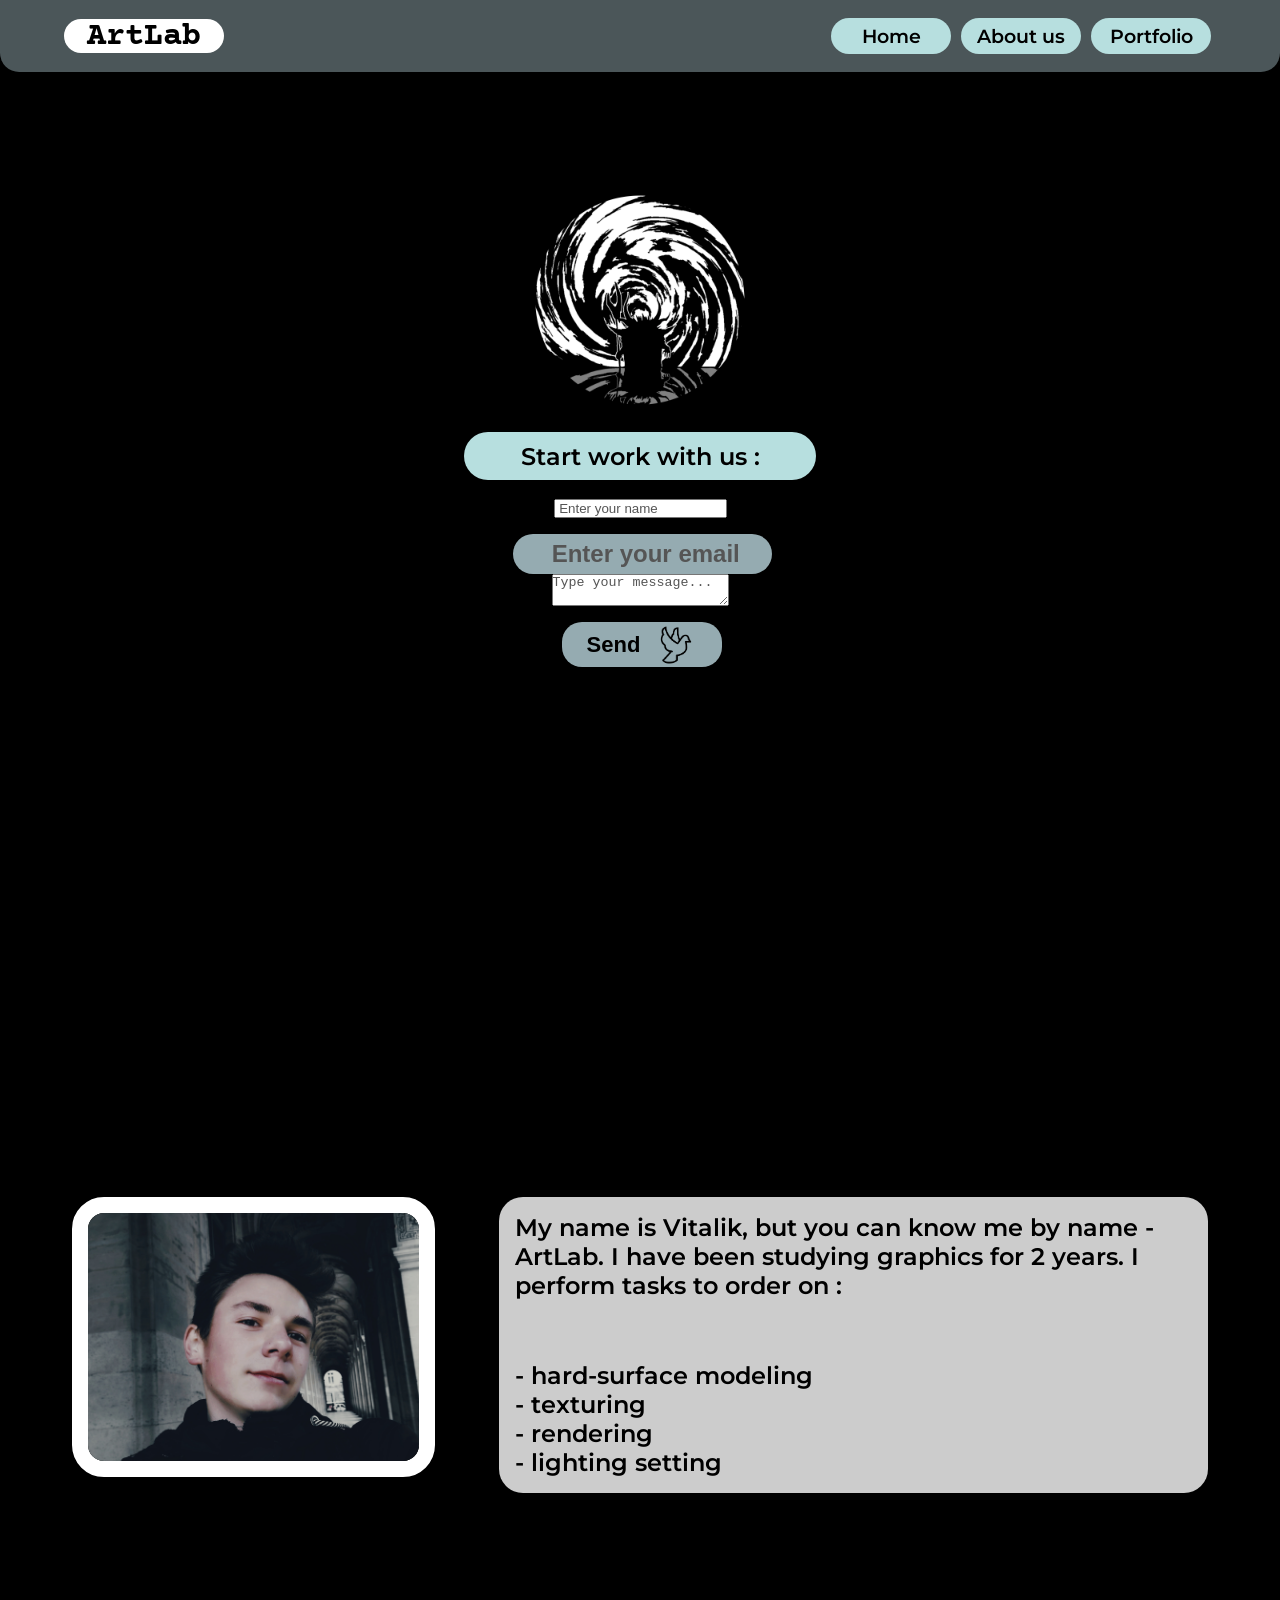
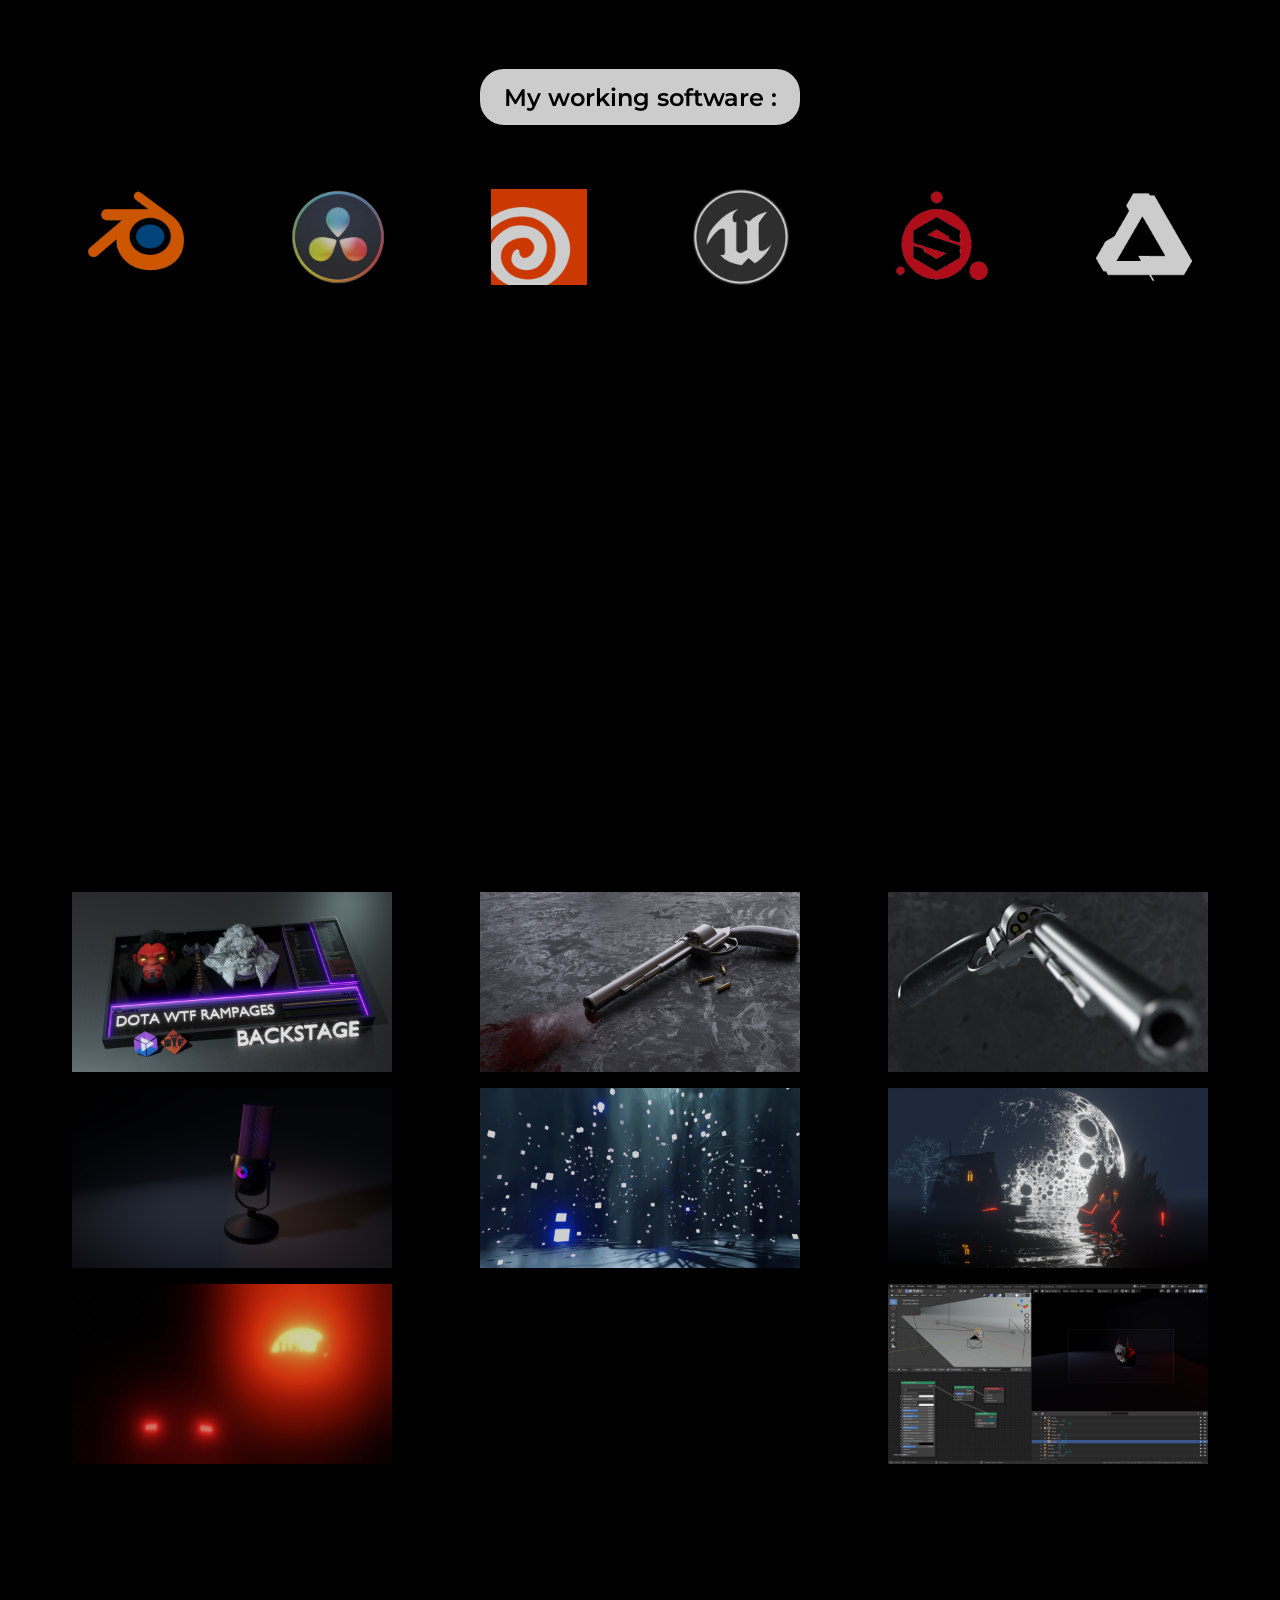
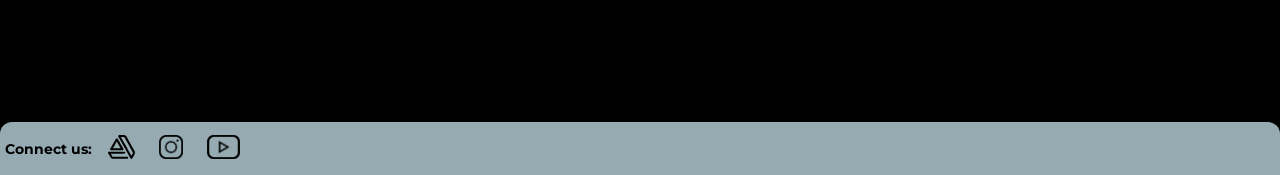
==== commit 6b1ce273: "Update index.html" ====
--- a/index.html
+++ b/index.html
@@ -142,7 +142,12 @@
 
         <form target="blank" class="mail_inner" action="POST" data-netlify="true">
      
-         
+          <input
+            name="name"
+            placeholder=" Enter your name"
+            class="enter_your_name"
+
+          />
           <input
             type="email"
             name="email"
@@ -150,24 +155,34 @@
             class="enter_your_email"
 
           />
+
+          
+
+           <textarea placeholder="Type your message..." name="" id=""  class="enter_your_text"></textarea>
+
+
+
+
           <button class="Submit_button" type="submit">
              <div class="send">Send</div>
+
              <img class="mail_icon" src="icon/dove.png" alt="" />
           </button>
         </form>
 
+
       </main>
 
 
 
 
-
+<!-- 
 
           <video poster="work_pictures/New folder/slice3.png" autoplay muted loop>
                 <source src="Google.mov" type="video/mp4">
 
           </video>
-
+ -->
 
 
 
--- a/Header.css
+++ b/Header.css
@@ -205,7 +205,6 @@
   .nav {
     display: flex;
   }
-
   .nav_button,
   .nav_button_end {
     display: flex;
@@ -213,7 +212,6 @@
     width: 7.5rem;
     height: 2.25rem;
     background: #b7dfdf;
-
     text-decoration: 0;
     margin: 0 17px;
     justify-content: center;
--- a/Main.css
+++ b/Main.css
@@ -78,14 +78,17 @@
 heigth:100%;
 object-fit: cover;
 position: fixed;
+justify-content: center; 
+ margin-left: 50vw; 
+ transform: translate(-50%);
  
  z-index: -1;
 }
 
 .page1 
 {
+
 /*
-
   background-image: url(background/Newfolder/slice2.png);*/
   background-repeat: no-repeat;
   background-position: center;
@@ -151,6 +154,7 @@
 .mail_icon
 {
   height: 2.5rem;
+  margin-left: 1rem;
 }
 
 
@@ -161,6 +165,7 @@
   transition: all .5s;
 
   text-align: center;
+  margin-top: 1rem;
   margin-left: 0.3rem;
 
   
@@ -183,13 +188,21 @@
 .enter_your_email:focus
 {
 
-  width: 20rem
-}
-
-
+  width: 22rem
+}
+
+
+
+
+
+
+/*button*/
 .Submit_button
 {
+  display: flex;
   margin-top: 1rem;
+
+
   background: #95ABB1;
   justify-content: center;
   align-items: center;
@@ -197,7 +210,7 @@
   border:none;
 
     border-radius: 1.25rem;
-    width: 8rem;
+    width: 10rem;
     height: 2.8rem;
     transition: background .5s ease-in-out;
     margin-left: 3px;
@@ -208,6 +221,18 @@
 {
    background: #b7dfdf;
 }
+
+.send
+{
+  
+  font-size: 22px;
+  font-weight: 900;
+
+
+ 
+  
+}
+
 
 
 /*page2*/
@@ -493,9 +518,12 @@
 /*#hover*/
 .prog_all:hover
 {
- height:7rem;
-}
-}
+  transform: rotate(15deg);
+  height:7rem;
+
+}
+}
+
 
 
 
@@ -533,7 +561,7 @@
 
 .page3 
 {
- /* background-image: url(background/Newfolder/slice3.png);*/
+  /*background-image: url(background/Newfolder/slice3.png);*/
 
   background-repeat: no-repeat;
   background-size: cover;
--- a/Footer.css
+++ b/Footer.css
@@ -1,5 +1,3 @@
-
-
 footer{
 
   border-top-left-radius: 0.75rem; 
@@ -63,4 +61,3 @@
 
  height: 1.5rem;
 }
-
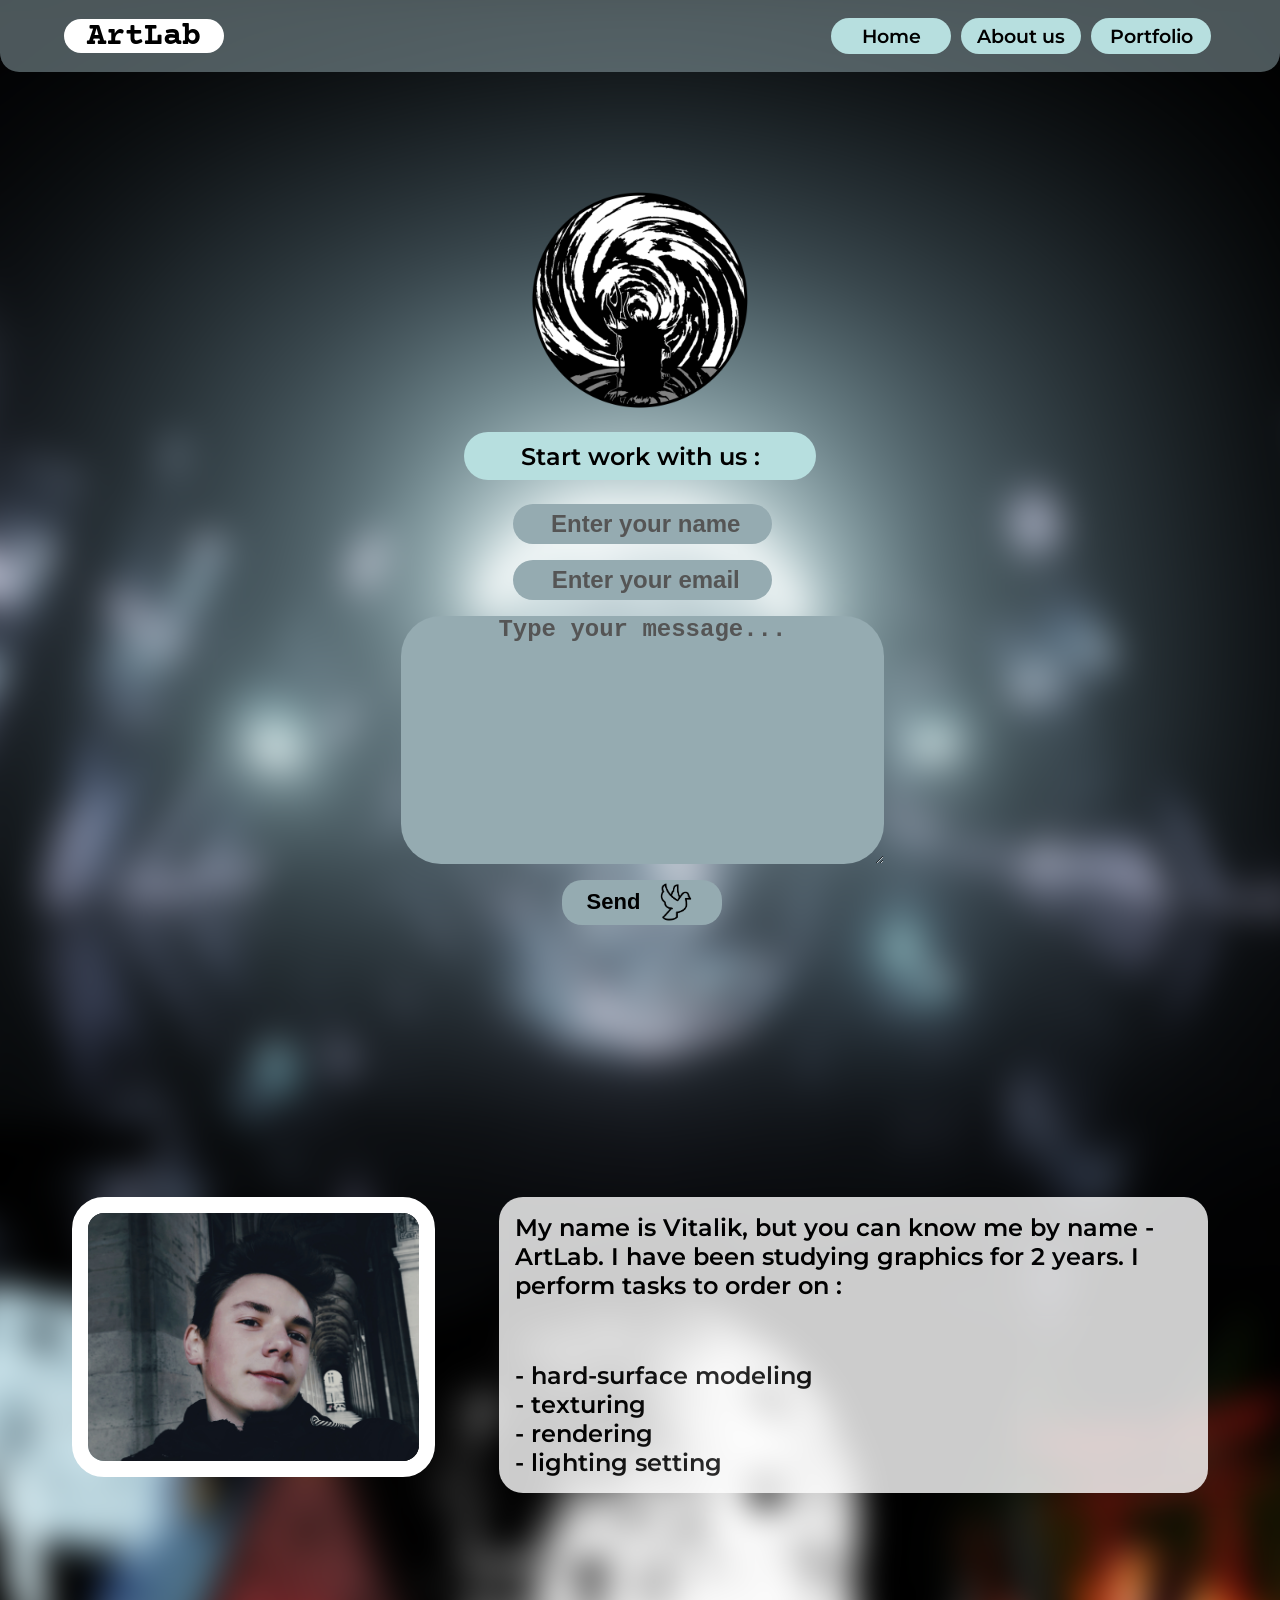
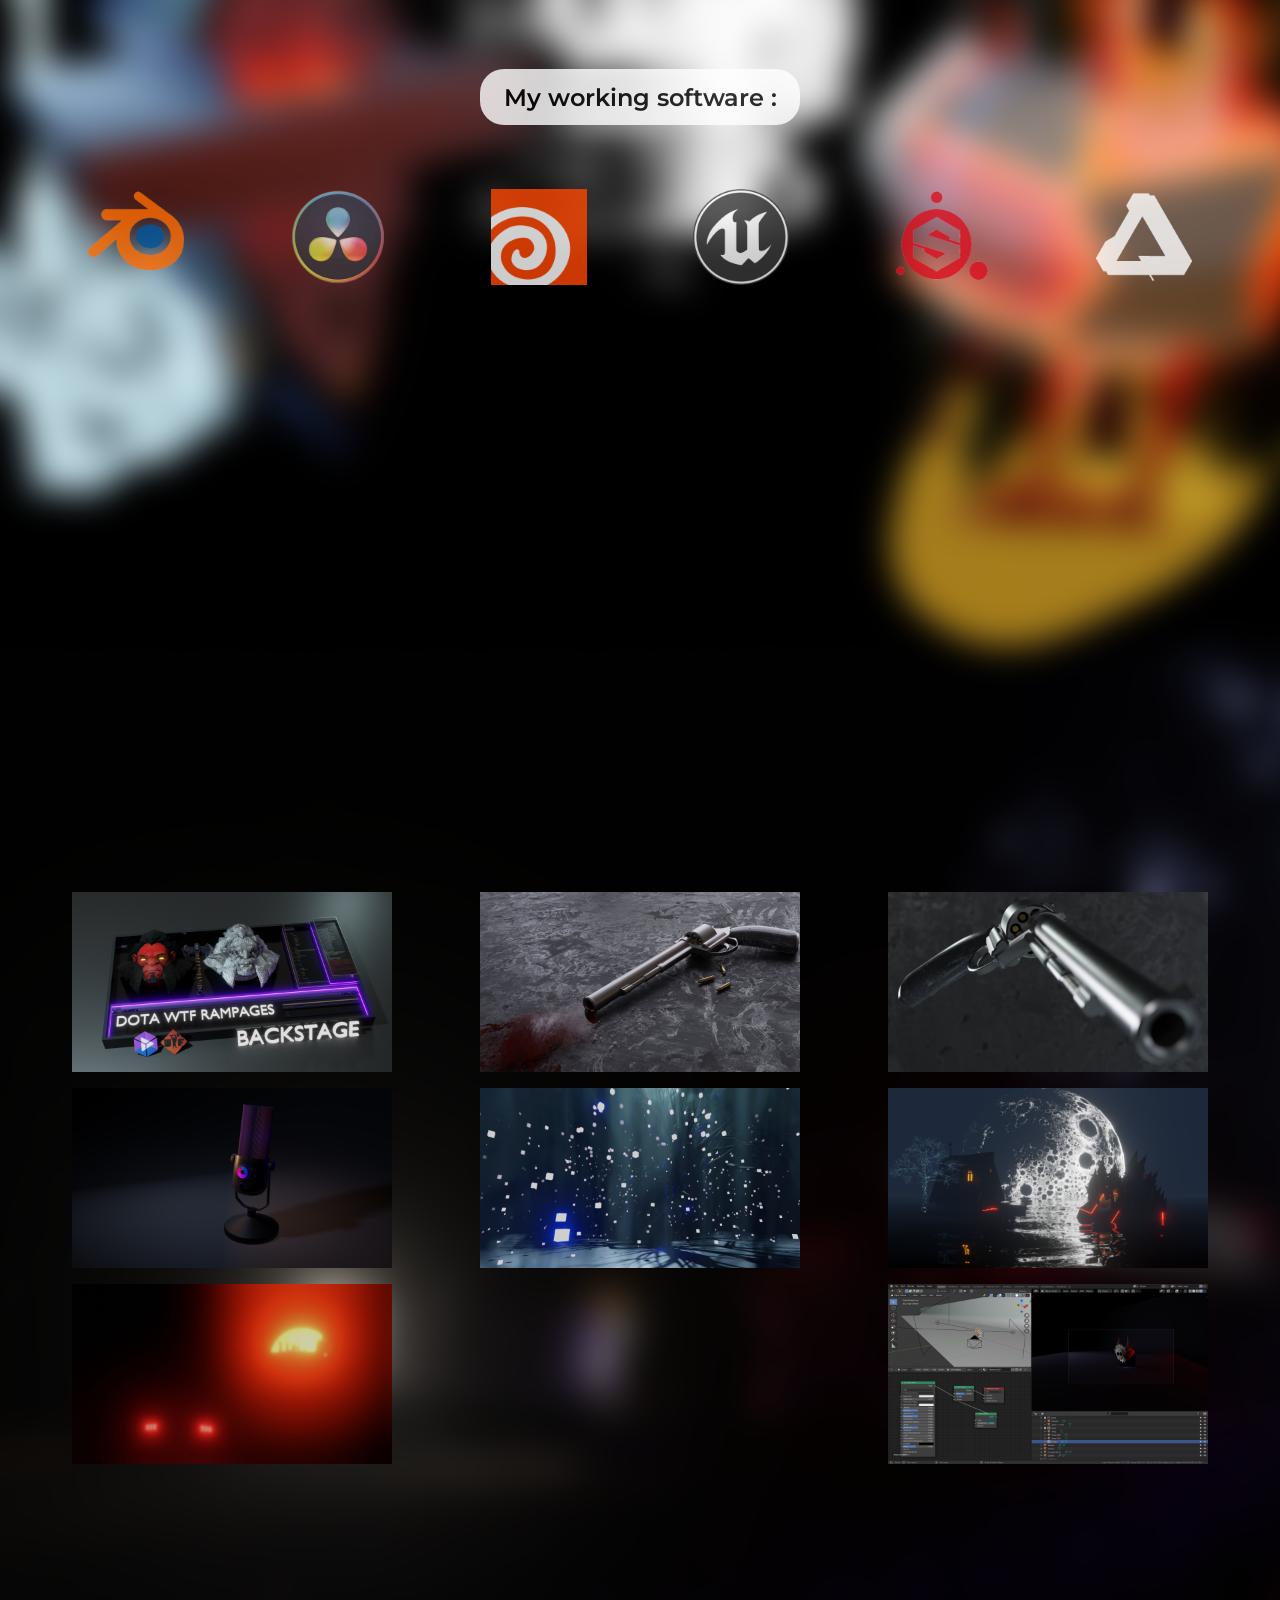
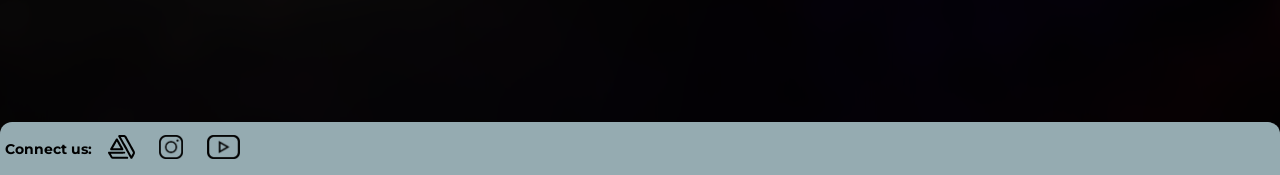
==== commit 7d809ebe: "Update index.html" ====
--- a/index.html
+++ b/index.html
@@ -158,7 +158,7 @@
 
           
 
-           <textarea placeholder="Type your message..." name="" id=""  class="enter_your_text"></textarea>
+           <textarea placeholder="Type your message..." name="message" id=""  class="enter_your_text"></textarea>
 
 
 
--- a/Main.css
+++ b/Main.css
@@ -88,8 +88,8 @@
 .page1 
 {
 
-/*
-  background-image: url(background/Newfolder/slice2.png);*/
+
+  background-image: url(background/Newfolder/slice1.png);
   background-repeat: no-repeat;
   background-position: center;
   background-size: cover;
@@ -158,7 +158,7 @@
 }
 
 
-.enter_your_email
+.enter_your_email, .enter_your_text , .enter_your_name
 {
 
 
@@ -185,6 +185,20 @@
 
 }
 
+.enter_your_name{
+margin-top: 0.3rem ;
+
+
+}
+
+
+.enter_your_text{
+ width: 30.2rem;
+ height: 15.5rem;
+
+}
+
+
 .enter_your_email:focus
 {
 
@@ -241,7 +255,7 @@
 {
 
  
- /* background-image: url(background/Newfolder/slice2.png);*/
+  background-image: url(background/Newfolder/slice2.png);
   background-repeat: no-repeat;
    background-position: center;
   background-size: cover;
@@ -561,7 +575,7 @@
 
 .page3 
 {
-  /*background-image: url(background/Newfolder/slice3.png);*/
+  background-image: url(background/Newfolder/slice3.png);
 
   background-repeat: no-repeat;
   background-size: cover;
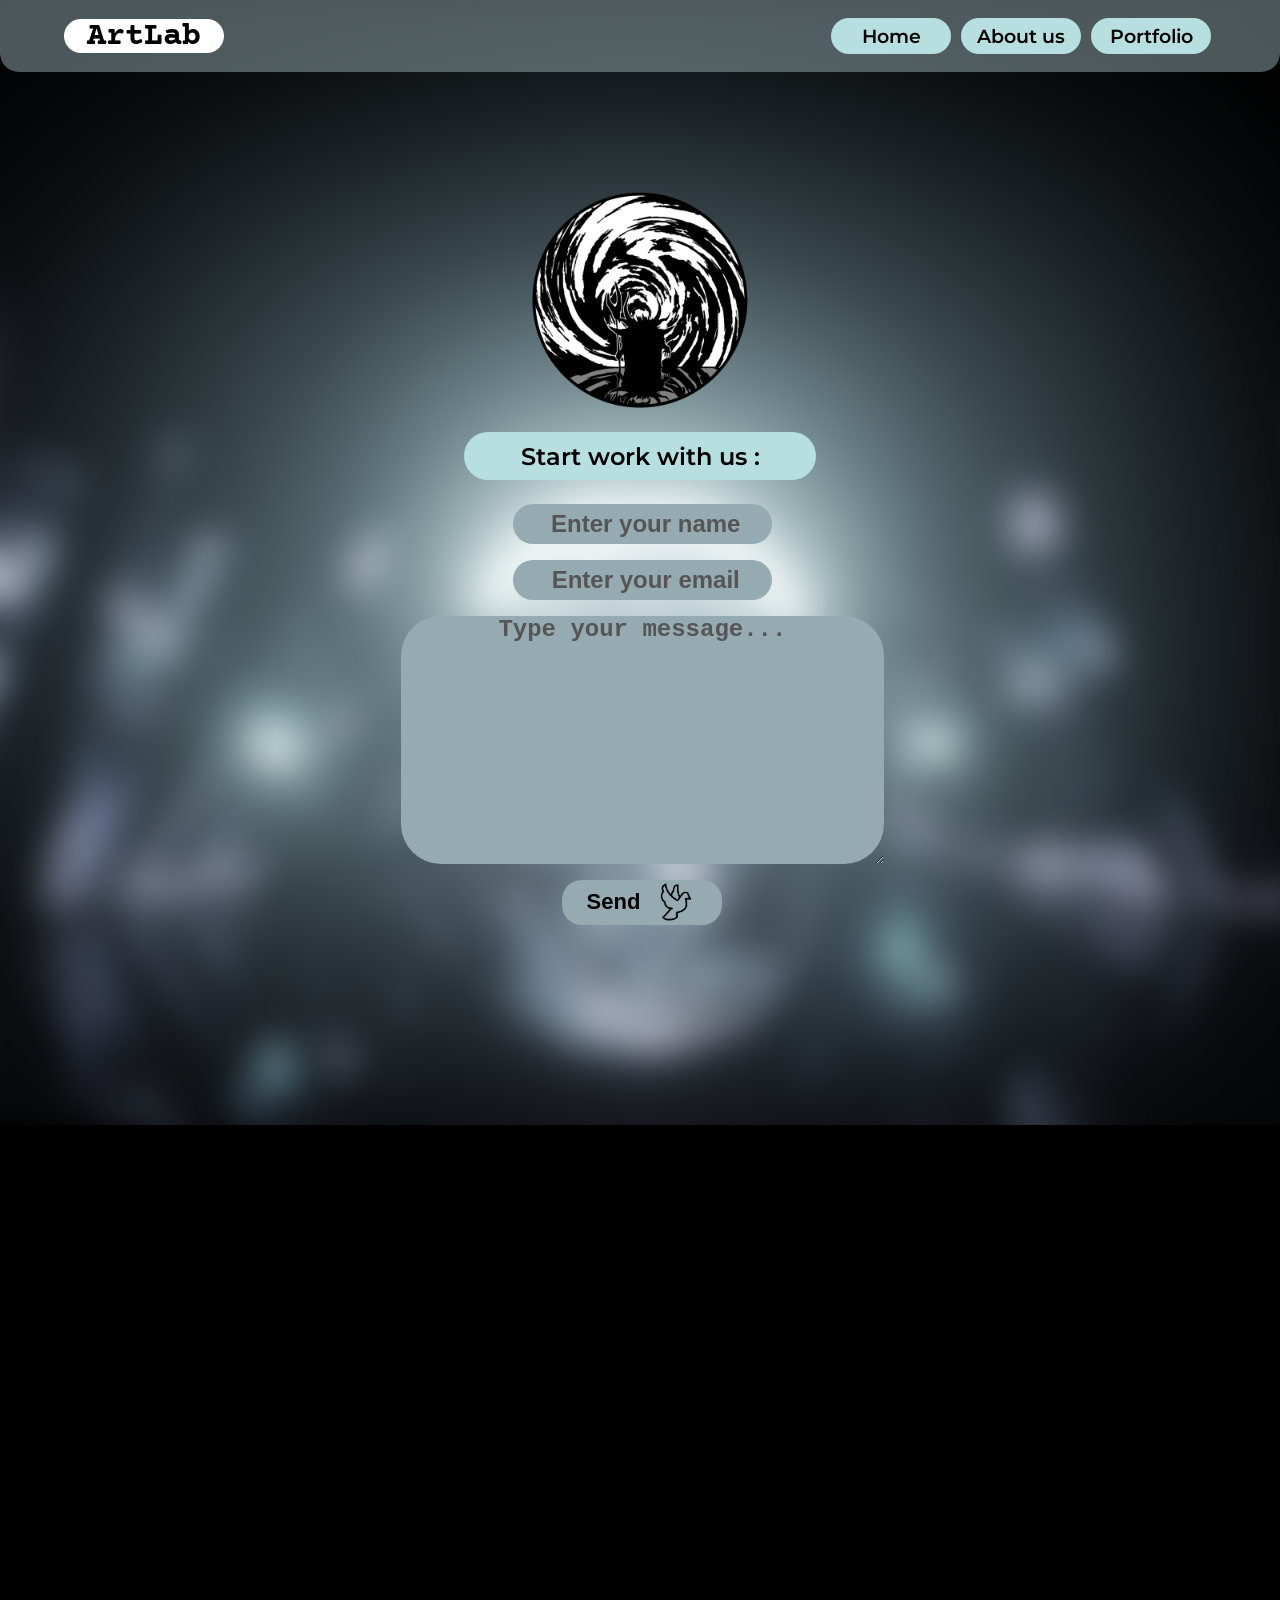
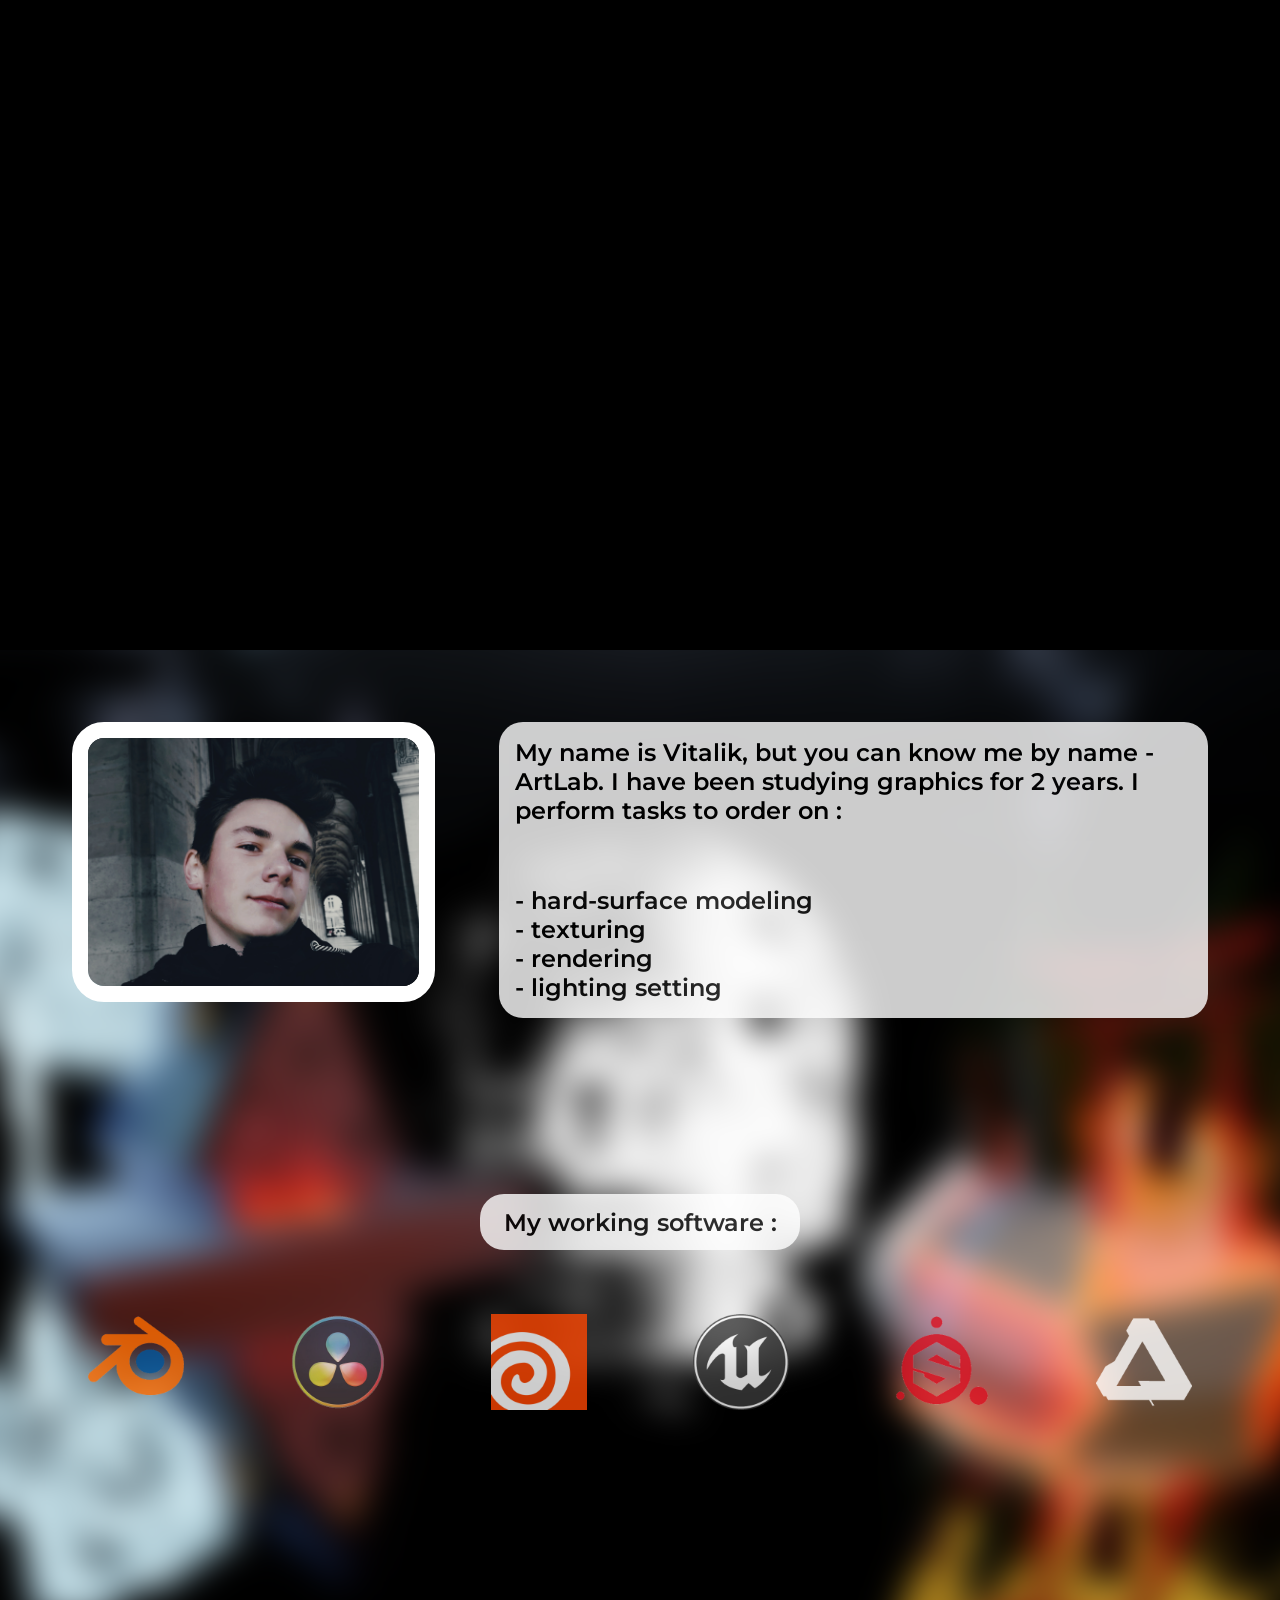
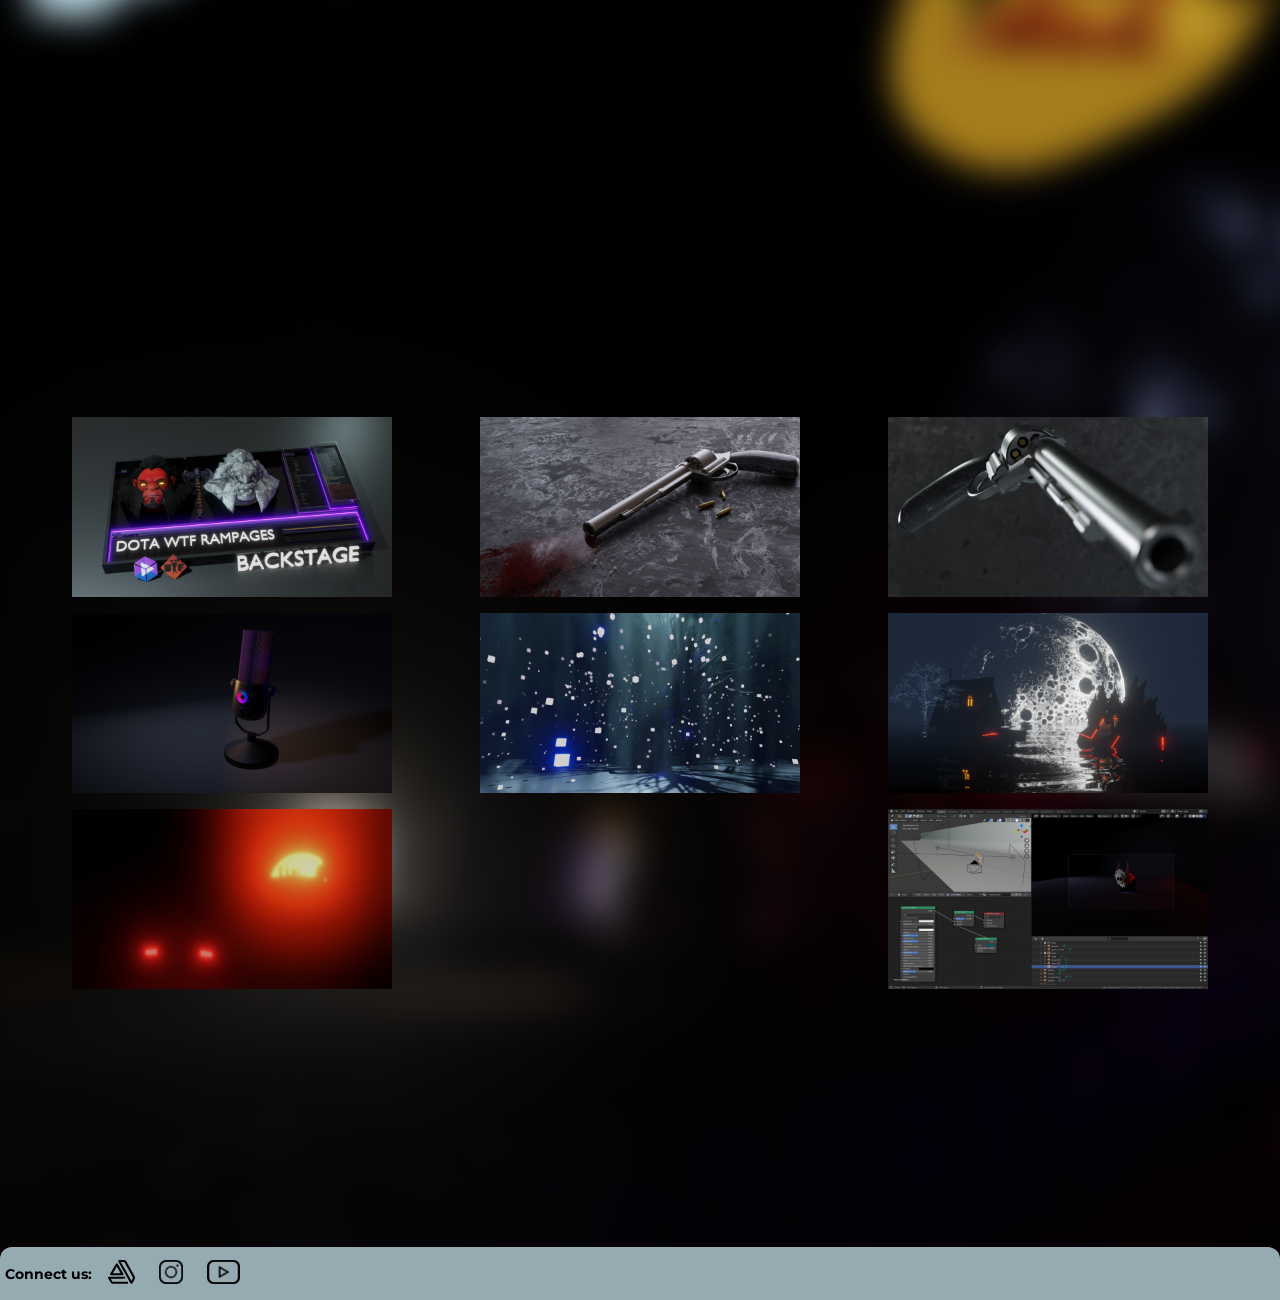
==== commit bab947e1: "Update index.html" ====
--- a/index.html
+++ b/index.html
@@ -158,7 +158,7 @@
 
           
 
-           <textarea placeholder="Type your message..." name="message" id=""  class="enter_your_text"></textarea>
+           <textarea placeholder="Type your message..." name="message" id="message"  class="enter_your_text"></textarea>
 
 
 
@@ -187,6 +187,163 @@
 
 
     </div>
+
+
+ <div class="page4">
+         <div class="container_page4">
+            
+
+          <!-- june -->
+            <table>
+            <tr><th colspan="5">My working days, June 2021</th></tr>
+             <tr>
+              <td>Monday</td>
+              <td>Tuesday</td>
+              <td>Wednesday</td>
+              <td>Thursday</td>
+              <td>Friday</td>
+             </tr>
+            <tr>
+              <td>7</td>
+              <td>8</td>
+              <td></td>
+              <td>10</td>
+              <td>11</td>
+            </tr>
+            <tr>
+              <td>13</td>
+              <td></td>
+              <td>15</td>
+              <td>16</td>
+              <td>17</td>
+            </tr>
+            <tr>
+              <td>19</td>
+              <td>20</td>
+              <td>21</td>
+              <td></td>
+              <td>23</td>
+            </tr>
+              <tr>
+              <td>26</td>
+              <td>27</td>
+              <td>28</td>
+              <td>29</td>
+              <td></td>
+            </tr>
+              <tr>
+              <td></td>
+              <td></td>
+              <td colspan="3"></td>
+            </tr>
+             </table>
+
+
+
+
+
+              <!-- July -->
+            <table>
+            <tr><th colspan="5">My working days, July 2021</th></tr>
+             <tr>
+              <td>Monday</td>
+              <td>Tuesday</td>
+              <td>Wednesday</td>
+              <td>Thursday</td>
+              <td>Friday</td>
+             </tr>
+            <tr>
+              <td>5</td>
+              <td>6</td>
+              <td></td>
+              <td>8</td>
+              <td>9</td>
+            </tr>
+            <tr>
+              <td>12</td>
+              <td></td>
+              <td>14</td>
+              <td>15</td>
+              <td>16</td>
+            </tr>
+            <tr>
+              <td>19</td>
+              <td>20</td>
+              <td>21</td>
+              <td></td>
+              <td>23</td>
+            </tr>
+              <tr>
+              <td>26</td>
+              <td>27</td>
+              <td>28</td>
+              <td>29</td>
+              <td>30</td>
+            </tr>
+              <tr>
+              <td></td>
+              <td></td>
+              <td colspan="3"></td>
+            </tr>
+             </table>
+
+
+
+
+
+
+              <!-- August -->
+            <table>
+            <tr><th colspan="5">My working days, August 2021</th></tr>
+             <tr>
+              <td>Monday</td>
+              <td>Tuesday</td>
+              <td>Wednesday</td>
+              <td>Thursday</td>
+              <td>Friday</td>
+             </tr>
+            <tr>
+              <td>2</td>
+              <td>3</td>
+              <td>4</td>
+              <td>5</td>
+              <td></td>
+            </tr>
+            <tr>
+              <td>9</td>
+              <td></td>
+              <td>11</td>
+              <td>12</td>
+              <td>13</td>
+            </tr>
+            <tr>
+              <td>16</td>
+              <td>17</td>
+              <td>18</td>
+              <td></td>
+              <td>20</td>
+            </tr>
+              <tr>
+              <td>23</td>
+              <td>24</td>
+              <td>25</td>
+              <td>26</td>
+              <td></td>
+            </tr>
+              <tr>
+              <td>31</td>
+              <td></td>
+              <td colspan="3"></td>
+            </tr>
+             </table>
+          
+          </div>
+
+      </div>
+
+
+
+
 
 
     <div class="page2" id="About">
@@ -280,6 +437,9 @@
       </div>
 
 
+
+
+
       <footer>
         <div class="container">
           <div class="footer_inner">
